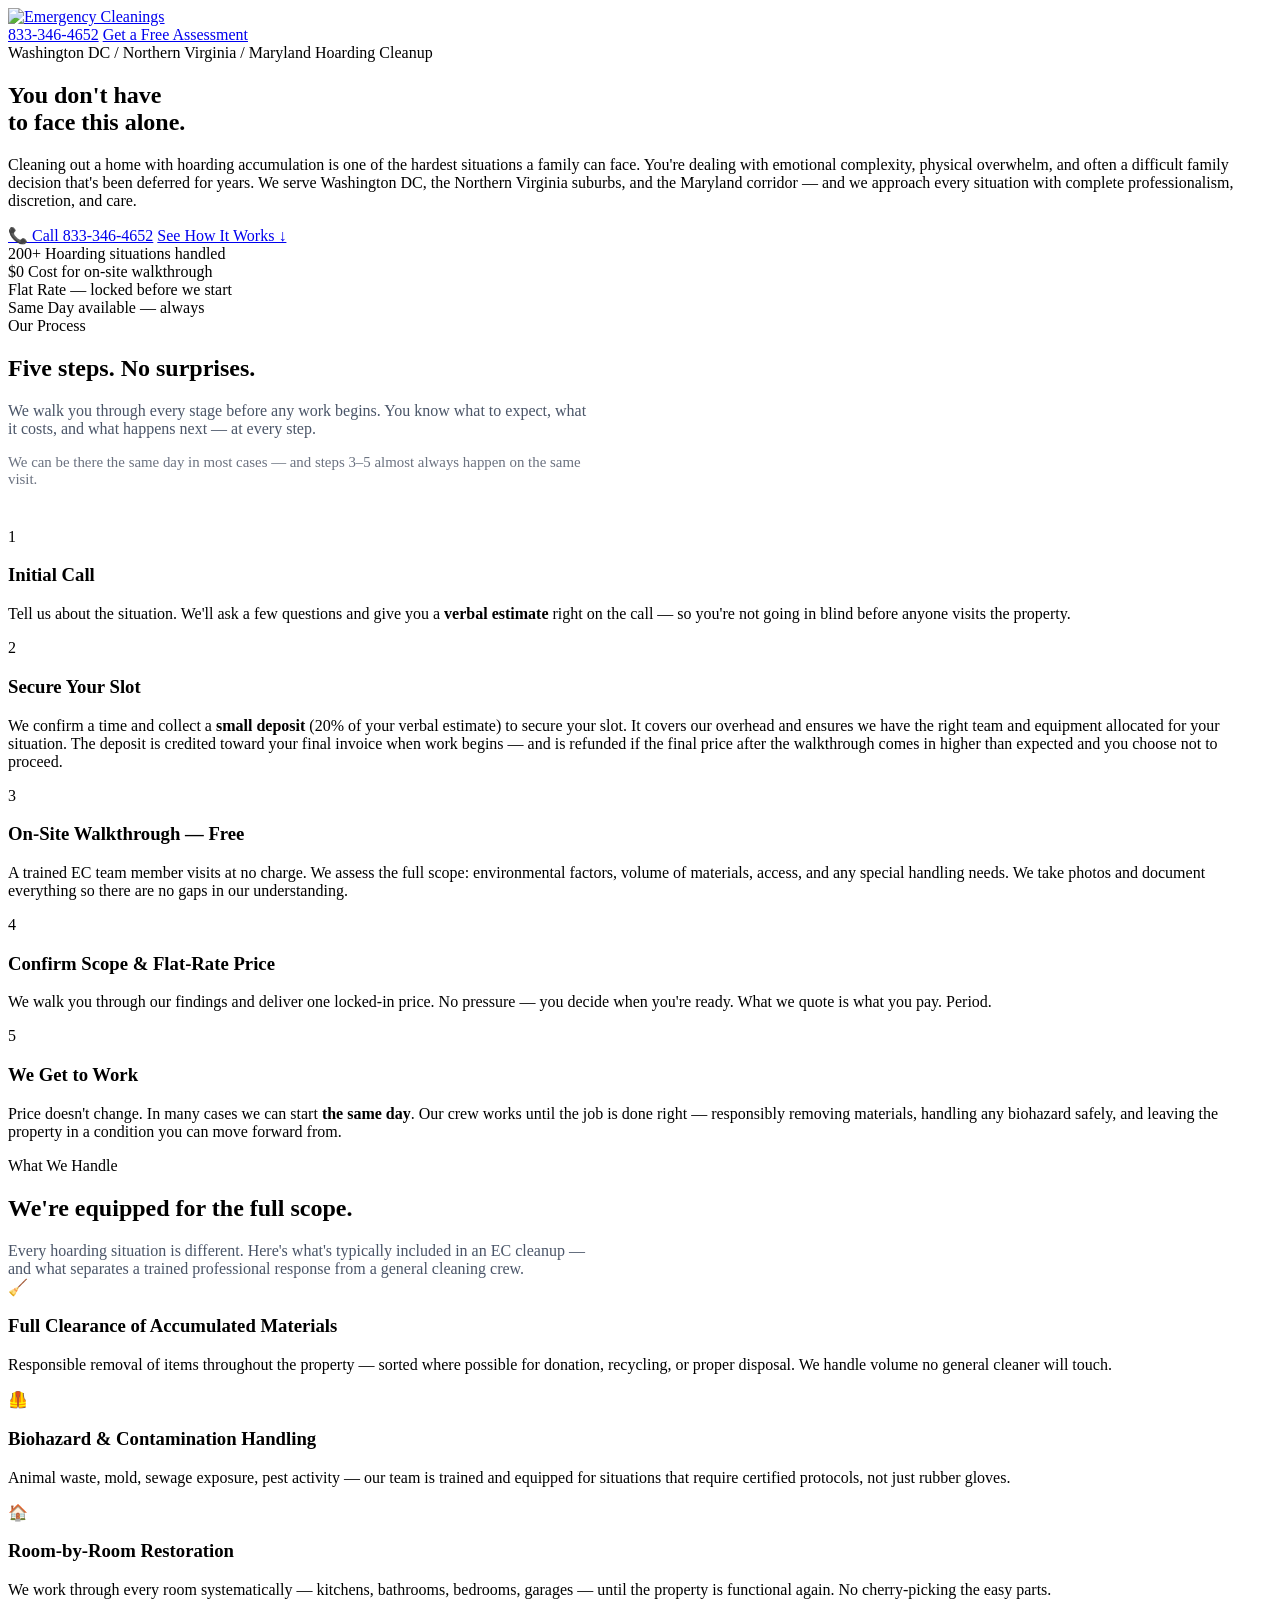
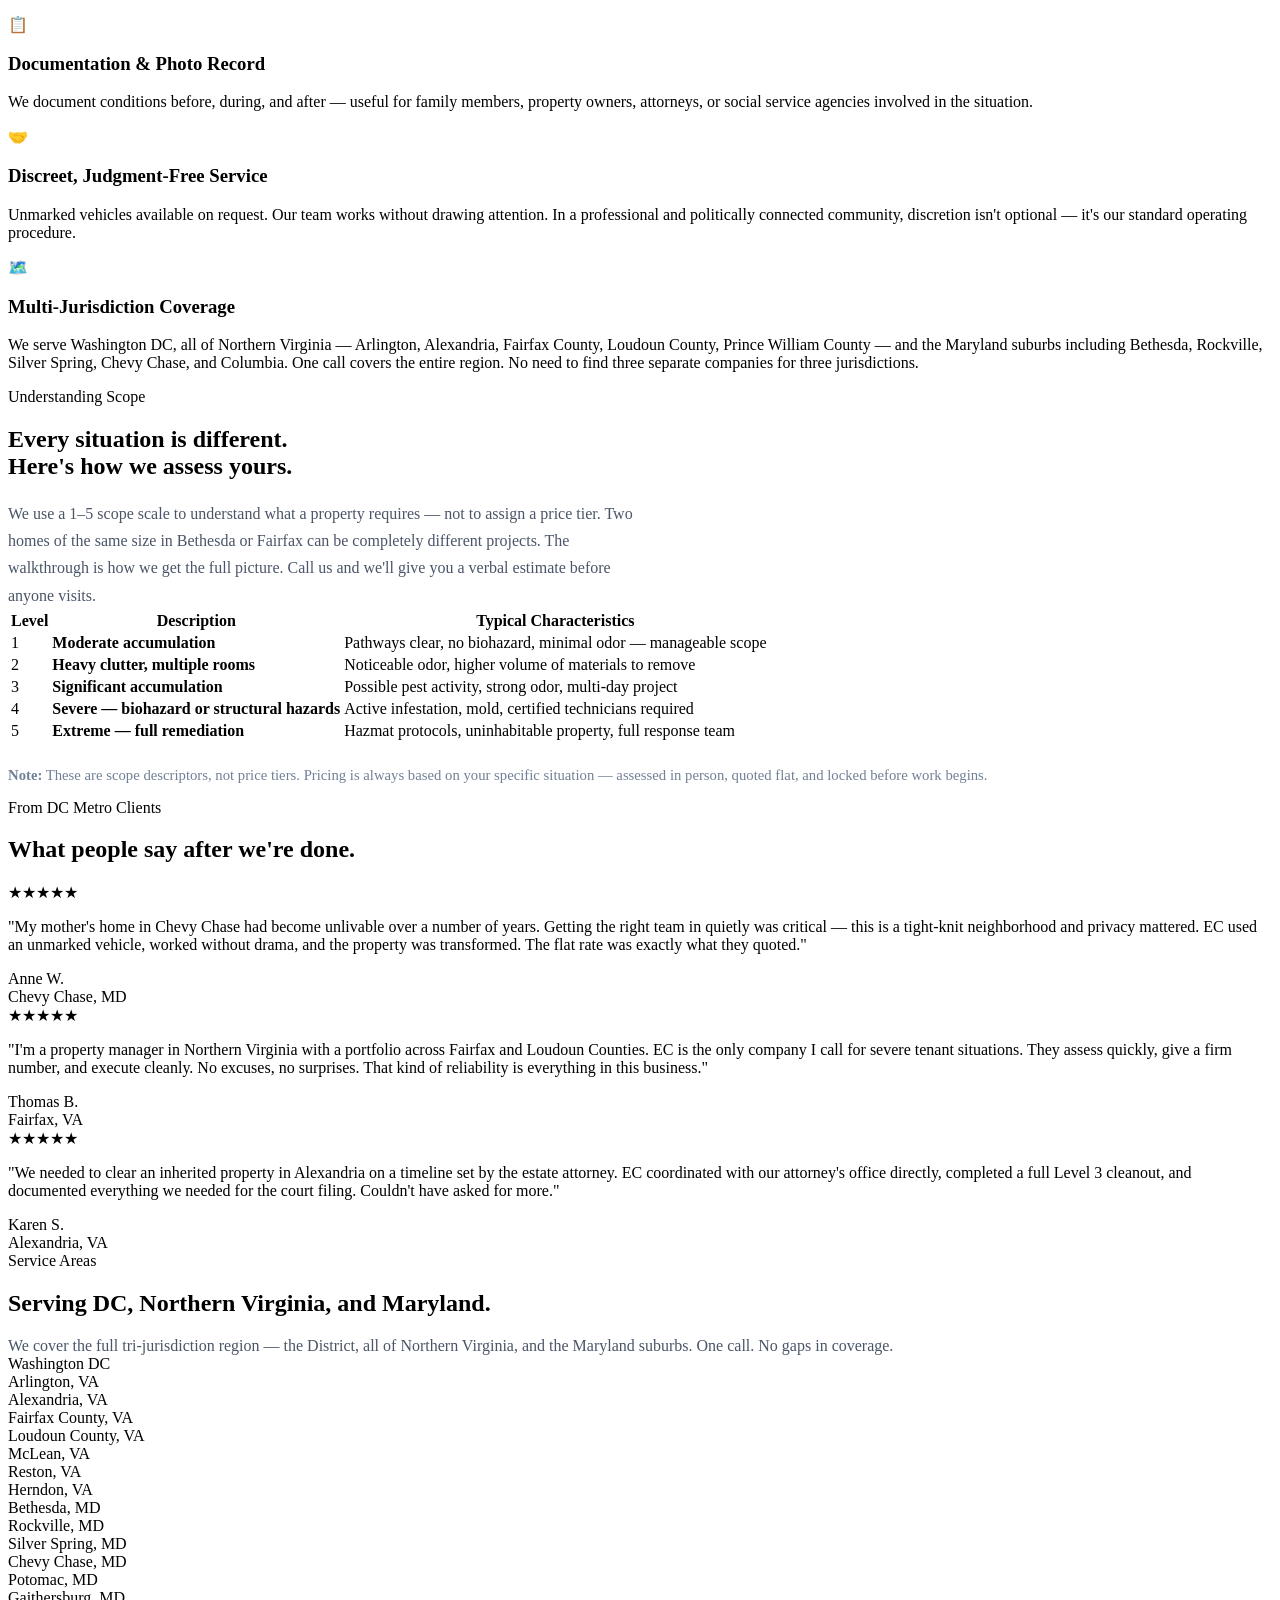
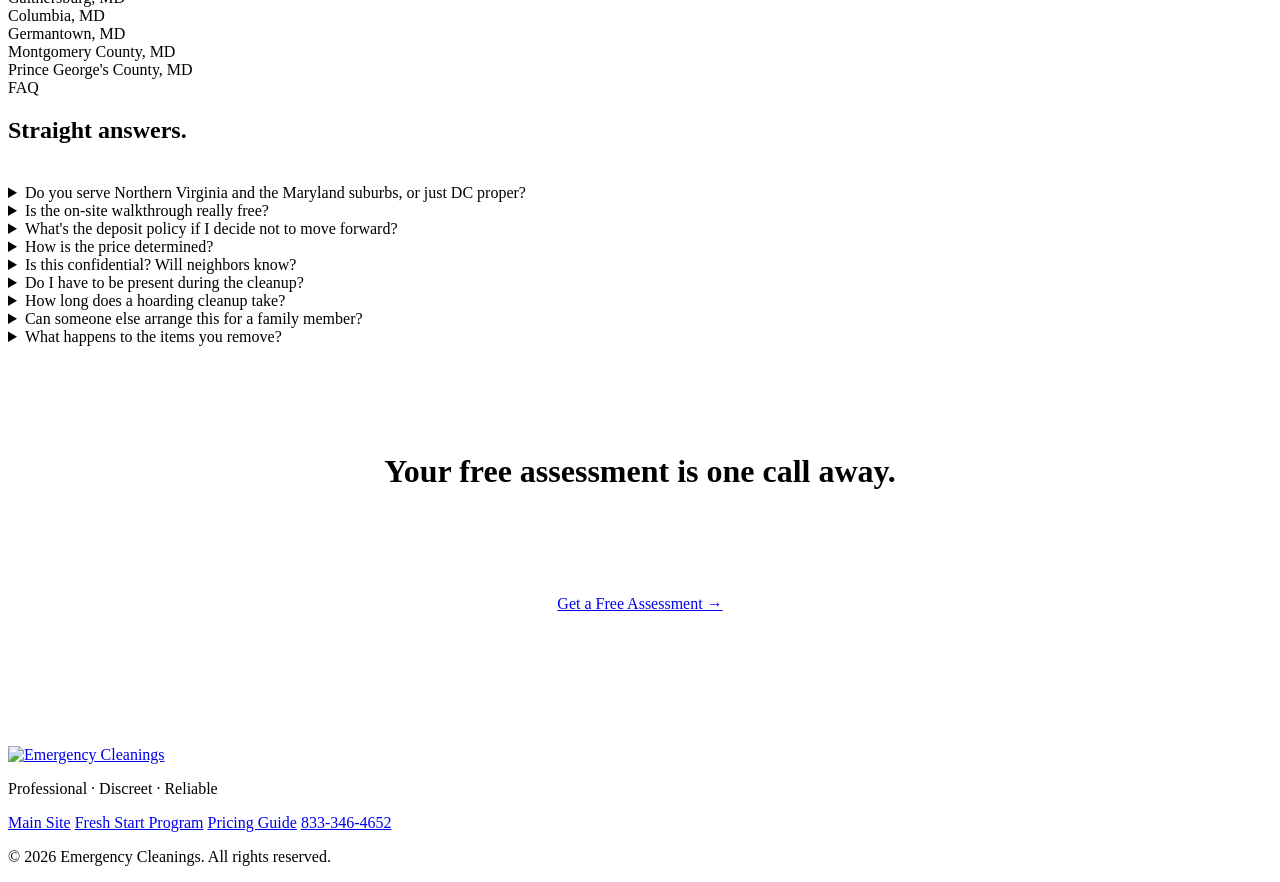
==== dc-hoarding-cleanup/index.html @ e62d682f "Add DC hoarding cleanup landing page" ====
<!DOCTYPE html>
<html lang="en">
<head>
  <meta charset="UTF-8" />
  <meta name="viewport" content="width=device-width, initial-scale=1.0" />
  <title>Washington DC Hoarding Cleanup — Emergency Cleanings</title>
  <meta name="description" content="Professional hoarding cleanup serving Washington DC, Northern Virginia, and the Maryland suburbs. Discreet, flat-rate pricing, free on-site assessment. Serving Arlington, Bethesda, Fairfax, Loudoun County, and more." />
  <meta property="og:title" content="Washington DC Hoarding Cleanup — Emergency Cleanings" />
  <meta property="og:description" content="You don't have to face this alone. Trained hoarding cleanup specialists serving DC, Northern Virginia, and Maryland. Free assessment, flat-rate pricing." />
  <meta property="og:url" content="https://dc-hoarding.emergencycleanings.com/" />
  <link rel="preconnect" href="https://fonts.googleapis.com" />
  <link href="https://fonts.googleapis.com/css2?family=Inter:wght@400;600;700;800;900&display=swap" rel="stylesheet" />
  <link rel="stylesheet" href="/shared/styles.css" />

  <!-- Schema: LocalBusiness -->
  <script type="application/ld+json">
  {
    "@context": "https://schema.org",
    "@type": "LocalBusiness",
    "name": "Emergency Cleanings — Washington DC Metro",
    "url": "https://dc-hoarding.emergencycleanings.com/",
    "telephone": "833-346-4652",
    "description": "Professional hoarding cleanup services across Washington DC, Northern Virginia (Arlington, Fairfax, Loudoun), and Maryland (Bethesda, Rockville, Silver Spring, Chevy Chase).",
    "areaServed": [
      { "@type": "City", "name": "Washington" },
      { "@type": "AdministrativeArea", "name": "Arlington County" },
      { "@type": "AdministrativeArea", "name": "Fairfax County" },
      { "@type": "AdministrativeArea", "name": "Montgomery County" }
    ],
    "serviceType": "Hoarding Cleanup",
    "priceRange": "$$"
  }
  </script>
</head>
<body>

<!-- ============================
     NAV
     ============================ -->
<nav class="nav">
  <div class="container nav__inner">
    <a class="nav__logo" href="https://emergencycleanings.com">
      <img src="https://emergencycleanings.com/wp-content/uploads/2022/07/Final-logo-for-buyer-png.png" alt="Emergency Cleanings" />
    </a>
    <div class="nav__right">
      <a class="nav__phone" href="tel:8333464652">833-346-4652</a>
      <a class="btn btn--primary" href="tel:8333464652">Get a Free Assessment</a>
    </div>
  </div>
</nav>

<!-- ============================
     HERO
     ============================ -->
<section class="hero">
  <div class="container">
    <span class="eyebrow hero__label">Washington DC / Northern Virginia / Maryland Hoarding Cleanup</span>
    <h1>You don't have<br>to face this alone.</h1>
    <p class="hero__sub">
      Cleaning out a home with hoarding accumulation is one of the hardest situations a family can face.
      You're dealing with emotional complexity, physical overwhelm, and often a difficult family decision
      that's been deferred for years. We serve Washington DC, the Northern Virginia suburbs, and
      the Maryland corridor — and we approach every situation with complete professionalism,
      discretion, and care.
    </p>
    <div class="hero__ctas">
      <a class="btn btn--primary" href="tel:8333464652">📞 Call 833-346-4652</a>
      <a class="btn btn--secondary" href="#how-it-works">See How It Works ↓</a>
    </div>

    <!-- Stats bar -->
    <div class="stats-bar">
      <div class="stat">
        <span class="stat__num">200+</span>
        <span class="stat__label">Hoarding situations handled</span>
      </div>
      <div class="stat">
        <span class="stat__num">$0</span>
        <span class="stat__label">Cost for on-site walkthrough</span>
      </div>
      <div class="stat">
        <span class="stat__num">Flat</span>
        <span class="stat__label">Rate — locked before we start</span>
      </div>
      <div class="stat">
        <span class="stat__num">Same</span>
        <span class="stat__label">Day available — always</span>
      </div>
    </div>
  </div>
</section>

<!-- ============================
     HOW IT WORKS
     ============================ -->
<section class="section" id="how-it-works">
  <div class="container">
    <span class="eyebrow">Our Process</span>
    <h2>Five steps. No surprises.</h2>
    <p style="color:#4a5568; max-width:580px; margin: 12px 0 16px;">
      We walk you through every stage before any work begins.
      You know what to expect, what it costs, and what happens next — at every step.
    </p>
    <p style="color:#6b7280; font-size:0.93rem; max-width:580px; margin: 0 0 40px;">
      We can be there the same day in most cases — and steps 3–5 almost always happen on the same visit.
    </p>

    <div class="steps">
      <div class="step">
        <div class="step__num">1</div>
        <div class="step__body">
          <h3>Initial Call</h3>
          <p>
            Tell us about the situation. We'll ask a few questions and give you a <strong>verbal estimate</strong>
            right on the call — so you're not going in blind before anyone visits the property.
          </p>
        </div>
      </div>
      <div class="step">
        <div class="step__num">2</div>
        <div class="step__body">
          <h3>Secure Your Slot</h3>
          <p>
            We confirm a time and collect a <strong>small deposit</strong> (20% of your verbal estimate)
            to secure your slot. It covers our overhead and ensures we have the right team and equipment
            allocated for your situation. The deposit is credited toward your final invoice when work begins —
            and is refunded if the final price after the walkthrough comes in higher than expected
            and you choose not to proceed.
          </p>
        </div>
      </div>
      <div class="step">
        <div class="step__num">3</div>
        <div class="step__body">
          <h3>On-Site Walkthrough — Free</h3>
          <p>
            A trained EC team member visits at no charge. We assess the full scope:
            environmental factors, volume of materials, access, and any special handling needs.
            We take photos and document everything so there are no gaps in our understanding.
          </p>
        </div>
      </div>
      <div class="step">
        <div class="step__num">4</div>
        <div class="step__body">
          <h3>Confirm Scope &amp; Flat-Rate Price</h3>
          <p>
            We walk you through our findings and deliver one locked-in price.
            No pressure — you decide when you're ready. What we quote is what you pay. Period.
          </p>
        </div>
      </div>
      <div class="step">
        <div class="step__num">5</div>
        <div class="step__body">
          <h3>We Get to Work</h3>
          <p>
            Price doesn't change. In many cases we can start <strong>the same day</strong>.
            Our crew works until the job is done right — responsibly removing materials,
            handling any biohazard safely, and leaving the property in a condition
            you can move forward from.
          </p>
        </div>
      </div>
    </div>
  </div>
</section>

<!-- ============================
     WHAT'S INCLUDED
     ============================ -->
<section class="section section--light">
  <div class="container">
    <span class="eyebrow">What We Handle</span>
    <h2>We're equipped for the full scope.</h2>
    <p style="color:#4a5568; max-width:600px; margin: 12px 0 0;">
      Every hoarding situation is different. Here's what's typically included in an EC cleanup — and what
      separates a trained professional response from a general cleaning crew.
    </p>

    <div class="features">
      <div class="feature">
        <span class="feature__icon">🧹</span>
        <h3>Full Clearance of Accumulated Materials</h3>
        <p>
          Responsible removal of items throughout the property — sorted where possible for donation,
          recycling, or proper disposal. We handle volume no general cleaner will touch.
        </p>
      </div>
      <div class="feature">
        <span class="feature__icon">🦺</span>
        <h3>Biohazard &amp; Contamination Handling</h3>
        <p>
          Animal waste, mold, sewage exposure, pest activity — our team is trained and equipped
          for situations that require certified protocols, not just rubber gloves.
        </p>
      </div>
      <div class="feature">
        <span class="feature__icon">🏠</span>
        <h3>Room-by-Room Restoration</h3>
        <p>
          We work through every room systematically — kitchens, bathrooms, bedrooms, garages —
          until the property is functional again. No cherry-picking the easy parts.
        </p>
      </div>
      <div class="feature">
        <span class="feature__icon">📋</span>
        <h3>Documentation &amp; Photo Record</h3>
        <p>
          We document conditions before, during, and after — useful for family members,
          property owners, attorneys, or social service agencies involved in the situation.
        </p>
      </div>
      <div class="feature">
        <span class="feature__icon">🤝</span>
        <h3>Discreet, Judgment-Free Service</h3>
        <p>
          Unmarked vehicles available on request. Our team works without drawing attention.
          In a professional and politically connected community, discretion isn't optional —
          it's our standard operating procedure.
        </p>
      </div>
      <div class="feature">
        <span class="feature__icon">🗺️</span>
        <h3>Multi-Jurisdiction Coverage</h3>
        <p>
          We serve Washington DC, all of Northern Virginia — Arlington, Alexandria, Fairfax County,
          Loudoun County, Prince William County — and the Maryland suburbs including Bethesda,
          Rockville, Silver Spring, Chevy Chase, and Columbia. One call covers the entire region.
          No need to find three separate companies for three jurisdictions.
        </p>
      </div>
    </div>
  </div>
</section>

<!-- ============================
     SCOPE SCALE
     ============================ -->
<section class="section">
  <div class="container">
    <span class="eyebrow">Understanding Scope</span>
    <h2>Every situation is different.<br>Here's how we assess yours.</h2>
    <p style="color:#4a5568; max-width:640px; margin: 12px 0 0; line-height:1.7;">
      We use a 1–5 scope scale to understand what a property requires — not to assign a price tier.
      Two homes of the same size in Bethesda or Fairfax can be completely different projects.
      The walkthrough is how we get the full picture. Call us and we'll give you a verbal estimate
      before anyone visits.
    </p>

    <table class="scope-table">
      <thead>
        <tr>
          <th>Level</th>
          <th>Description</th>
          <th>Typical Characteristics</th>
        </tr>
      </thead>
      <tbody>
        <tr>
          <td><span class="scope-badge">1</span></td>
          <td><strong>Moderate accumulation</strong></td>
          <td>Pathways clear, no biohazard, minimal odor — manageable scope</td>
        </tr>
        <tr>
          <td><span class="scope-badge">2</span></td>
          <td><strong>Heavy clutter, multiple rooms</strong></td>
          <td>Noticeable odor, higher volume of materials to remove</td>
        </tr>
        <tr>
          <td><span class="scope-badge">3</span></td>
          <td><strong>Significant accumulation</strong></td>
          <td>Possible pest activity, strong odor, multi-day project</td>
        </tr>
        <tr>
          <td><span class="scope-badge">4</span></td>
          <td><strong>Severe — biohazard or structural hazards</strong></td>
          <td>Active infestation, mold, certified technicians required</td>
        </tr>
        <tr>
          <td><span class="scope-badge">5</span></td>
          <td><strong>Extreme — full remediation</strong></td>
          <td>Hazmat protocols, uninhabitable property, full response team</td>
        </tr>
      </tbody>
    </table>

    <p style="margin-top:24px; font-size:0.92rem; color:#718096;">
      <strong>Note:</strong> These are scope descriptors, not price tiers. Pricing is always based on your specific situation —
      assessed in person, quoted flat, and locked before work begins.
    </p>
  </div>
</section>

<!-- ============================
     TESTIMONIALS
     ============================ -->
<section class="section section--dark">
  <div class="container">
    <span class="eyebrow">From DC Metro Clients</span>
    <h2 style="color:var(--white);">What people say after we're done.</h2>

    <div class="testimonials">
      <div class="testimonial">
        <div class="testimonial__stars">★★★★★</div>
        <p class="testimonial__text">
          "My mother's home in Chevy Chase had become unlivable over a number of years.
          Getting the right team in quietly was critical — this is a tight-knit neighborhood
          and privacy mattered. EC used an unmarked vehicle, worked without drama,
          and the property was transformed. The flat rate was exactly what they quoted."
        </p>
        <div class="testimonial__name">Anne W.</div>
        <div class="testimonial__loc">Chevy Chase, MD</div>
      </div>
      <div class="testimonial">
        <div class="testimonial__stars">★★★★★</div>
        <p class="testimonial__text">
          "I'm a property manager in Northern Virginia with a portfolio across Fairfax and
          Loudoun Counties. EC is the only company I call for severe tenant situations.
          They assess quickly, give a firm number, and execute cleanly. No excuses, no surprises.
          That kind of reliability is everything in this business."
        </p>
        <div class="testimonial__name">Thomas B.</div>
        <div class="testimonial__loc">Fairfax, VA</div>
      </div>
      <div class="testimonial">
        <div class="testimonial__stars">★★★★★</div>
        <p class="testimonial__text">
          "We needed to clear an inherited property in Alexandria on a timeline set by the
          estate attorney. EC coordinated with our attorney's office directly, completed
          a full Level 3 cleanout, and documented everything we needed for the court filing.
          Couldn't have asked for more."
        </p>
        <div class="testimonial__name">Karen S.</div>
        <div class="testimonial__loc">Alexandria, VA</div>
      </div>
    </div>
  </div>
</section>

<!-- ============================
     SERVICE AREAS
     ============================ -->
<section class="section section--light">
  <div class="container">
    <span class="eyebrow">Service Areas</span>
    <h2>Serving DC, Northern Virginia, and Maryland.</h2>
    <p style="color:#4a5568; margin: 12px 0 0;">
      We cover the full tri-jurisdiction region — the District, all of Northern Virginia,
      and the Maryland suburbs. One call. No gaps in coverage.
    </p>

    <div class="cities-grid">
      <div class="city-pill">Washington DC</div>
      <div class="city-pill">Arlington, VA</div>
      <div class="city-pill">Alexandria, VA</div>
      <div class="city-pill">Fairfax County, VA</div>
      <div class="city-pill">Loudoun County, VA</div>
      <div class="city-pill">McLean, VA</div>
      <div class="city-pill">Reston, VA</div>
      <div class="city-pill">Herndon, VA</div>
      <div class="city-pill">Bethesda, MD</div>
      <div class="city-pill">Rockville, MD</div>
      <div class="city-pill">Silver Spring, MD</div>
      <div class="city-pill">Chevy Chase, MD</div>
      <div class="city-pill">Potomac, MD</div>
      <div class="city-pill">Gaithersburg, MD</div>
      <div class="city-pill">Columbia, MD</div>
      <div class="city-pill">Germantown, MD</div>
      <div class="city-pill">Montgomery County, MD</div>
      <div class="city-pill">Prince George's County, MD</div>
    </div>
  </div>
</section>

<!-- ============================
     FAQ
     ============================ -->
<section class="section">
  <div class="container">
    <span class="eyebrow">FAQ</span>
    <h2>Straight answers.</h2>

    <div class="faq" style="margin-top:40px;">
      <details class="faq-item">
        <summary>Do you serve Northern Virginia and the Maryland suburbs, or just DC proper?</summary>
        <p>We cover the entire tri-jurisdiction region — Washington DC, all of Northern Virginia (Arlington, Alexandria, Fairfax County, Loudoun County, Prince William County), and the Maryland suburbs (Bethesda, Rockville, Silver Spring, Chevy Chase, Potomac, Gaithersburg, Columbia). You don't need to search for separate companies on each side of the state line. One call covers the whole area.</p>
      </details>
      <details class="faq-item">
        <summary>Is the on-site walkthrough really free?</summary>
        <p>Yes, completely. We don't charge for travel, time, or the walkthrough itself. You get a full assessment and a flat-rate quote at no cost. To secure your calendar slot before the walkthrough, we collect a small deposit after your initial call — it's credited in full toward your final invoice when work begins.</p>
      </details>
      <details class="faq-item">
        <summary>What's the deposit policy if I decide not to move forward?</summary>
        <p>A small deposit (20% of your verbal estimate) is collected when you schedule your walkthrough. The deposit is refunded if the final price after the walkthrough comes in higher than the range we discussed and you choose not to proceed. It is non-refundable if you cancel before we arrive, or if the final price falls within the quoted range and you decide not to proceed — it covers the resources we allocated for your project. Refunds take 5–7 business days and are returned to your card.</p>
      </details>
      <details class="faq-item">
        <summary>How is the price determined?</summary>
        <p>We don't bill by the hour and we don't publish a price menu — because every situation is genuinely different. Pricing is based on five factors: environmental risk, disposal and hauling volume, distance and access, labor and scope, and supplies and equipment. We scope your project in person, then give you one flat rate that doesn't change.</p>
      </details>
      <details class="faq-item">
        <summary>Is this confidential? Will neighbors know?</summary>
        <p>Completely. Unmarked vehicles are available on request. Our crew works professionally and without drawing attention. This is a high priority for many of our DC-area clients — we treat discretion as a non-negotiable standard, not an afterthought.</p>
      </details>
      <details class="faq-item">
        <summary>Do I have to be present during the cleanup?</summary>
        <p>Not necessarily. Many clients prefer not to be on-site for the full project — that's completely fine. We'll coordinate access, keep you updated, and walk you through the finished space when we're done.</p>
      </details>
      <details class="faq-item">
        <summary>How long does a hoarding cleanup take?</summary>
        <p>It depends on the scope. A Level 1 or 2 situation may be completed in a day. Levels 3–5 are typically multi-day projects. We'll give you an honest timeline estimate during the walkthrough — and we work until the job is done right, not just until the day runs out.</p>
      </details>
      <details class="faq-item">
        <summary>Can someone else arrange this for a family member?</summary>
        <p>Yes. Family members, estate executors, social workers, property managers, and attorneys arrange cleanups on behalf of others regularly. Call us and we'll walk through the situation together.</p>
      </details>
      <details class="faq-item">
        <summary>What happens to the items you remove?</summary>
        <p>We sort where possible — items that can be donated go to donation, recyclables are handled responsibly. What can't be reused is disposed of through proper channels. We document the process and handle everything with respect for the property and the people involved.</p>
      </details>
    </div>
  </div>
</section>

<!-- ============================
     FINAL CTA
     ============================ -->
<section class="cta-section">
  <div class="container" style="text-align:center; padding: 80px 20px;">
    <h2 style="color:var(--white); font-size:2rem; margin-bottom:16px;">Your free assessment is one call away.</h2>
    <p style="color:rgba(255,255,255,0.8); max-width:500px; margin:0 auto 32px; font-size:1.05rem; line-height:1.7;">
      No pressure. No commitment. Just an honest conversation about your situation
      and what it will actually take to resolve it.
    </p>
    <a class="btn btn--white" href="tel:8333464652">Get a Free Assessment →</a>
    <p style="color:rgba(255,255,255,0.6); margin-top:20px; font-size:0.95rem;">
      Call us directly: <a href="tel:8333464652" style="color:white; font-weight:600;">833-346-4652</a>
    </p>
  </div>
</section>

<!-- ============================
     FOOTER
     ============================ -->
<footer class="footer">
  <div class="container footer__inner">
    <a href="https://emergencycleanings.com">
      <img src="https://emergencycleanings.com/wp-content/uploads/2022/07/Final-logo-for-buyer-png.png" alt="Emergency Cleanings" style="height:36px;" />
    </a>
    <p class="footer__tagline">Professional · Discreet · Reliable</p>
    <nav class="footer__nav">
      <a href="https://emergencycleanings.com">Main Site</a>
      <a href="https://emergencycleanings.com/fresh-start/">Fresh Start Program</a>
      <a href="https://pricing.emergencycleanings.com/">Pricing Guide</a>
      <a href="tel:8333464652">833-346-4652</a>
    </nav>
    <p class="footer__copy">© 2026 Emergency Cleanings. All rights reserved.</p>
  </div>
</footer>

</body>
</html>
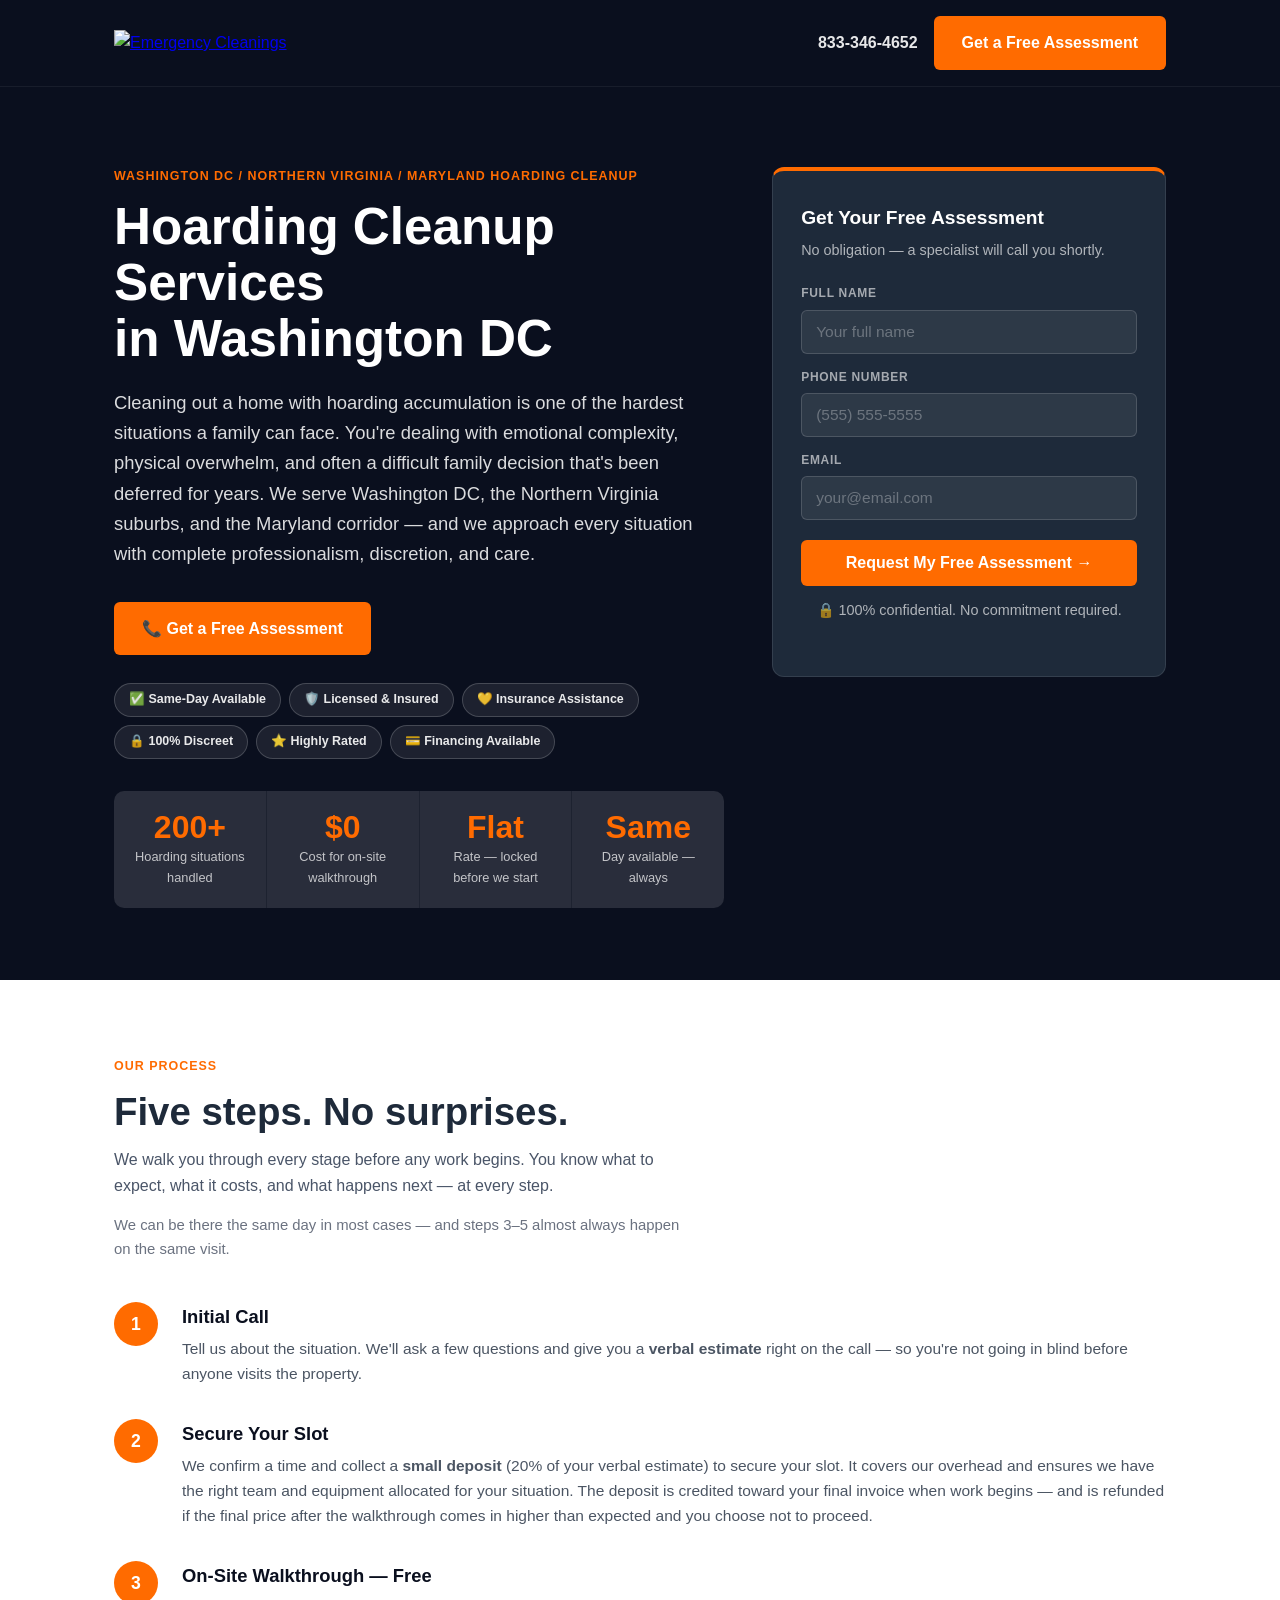
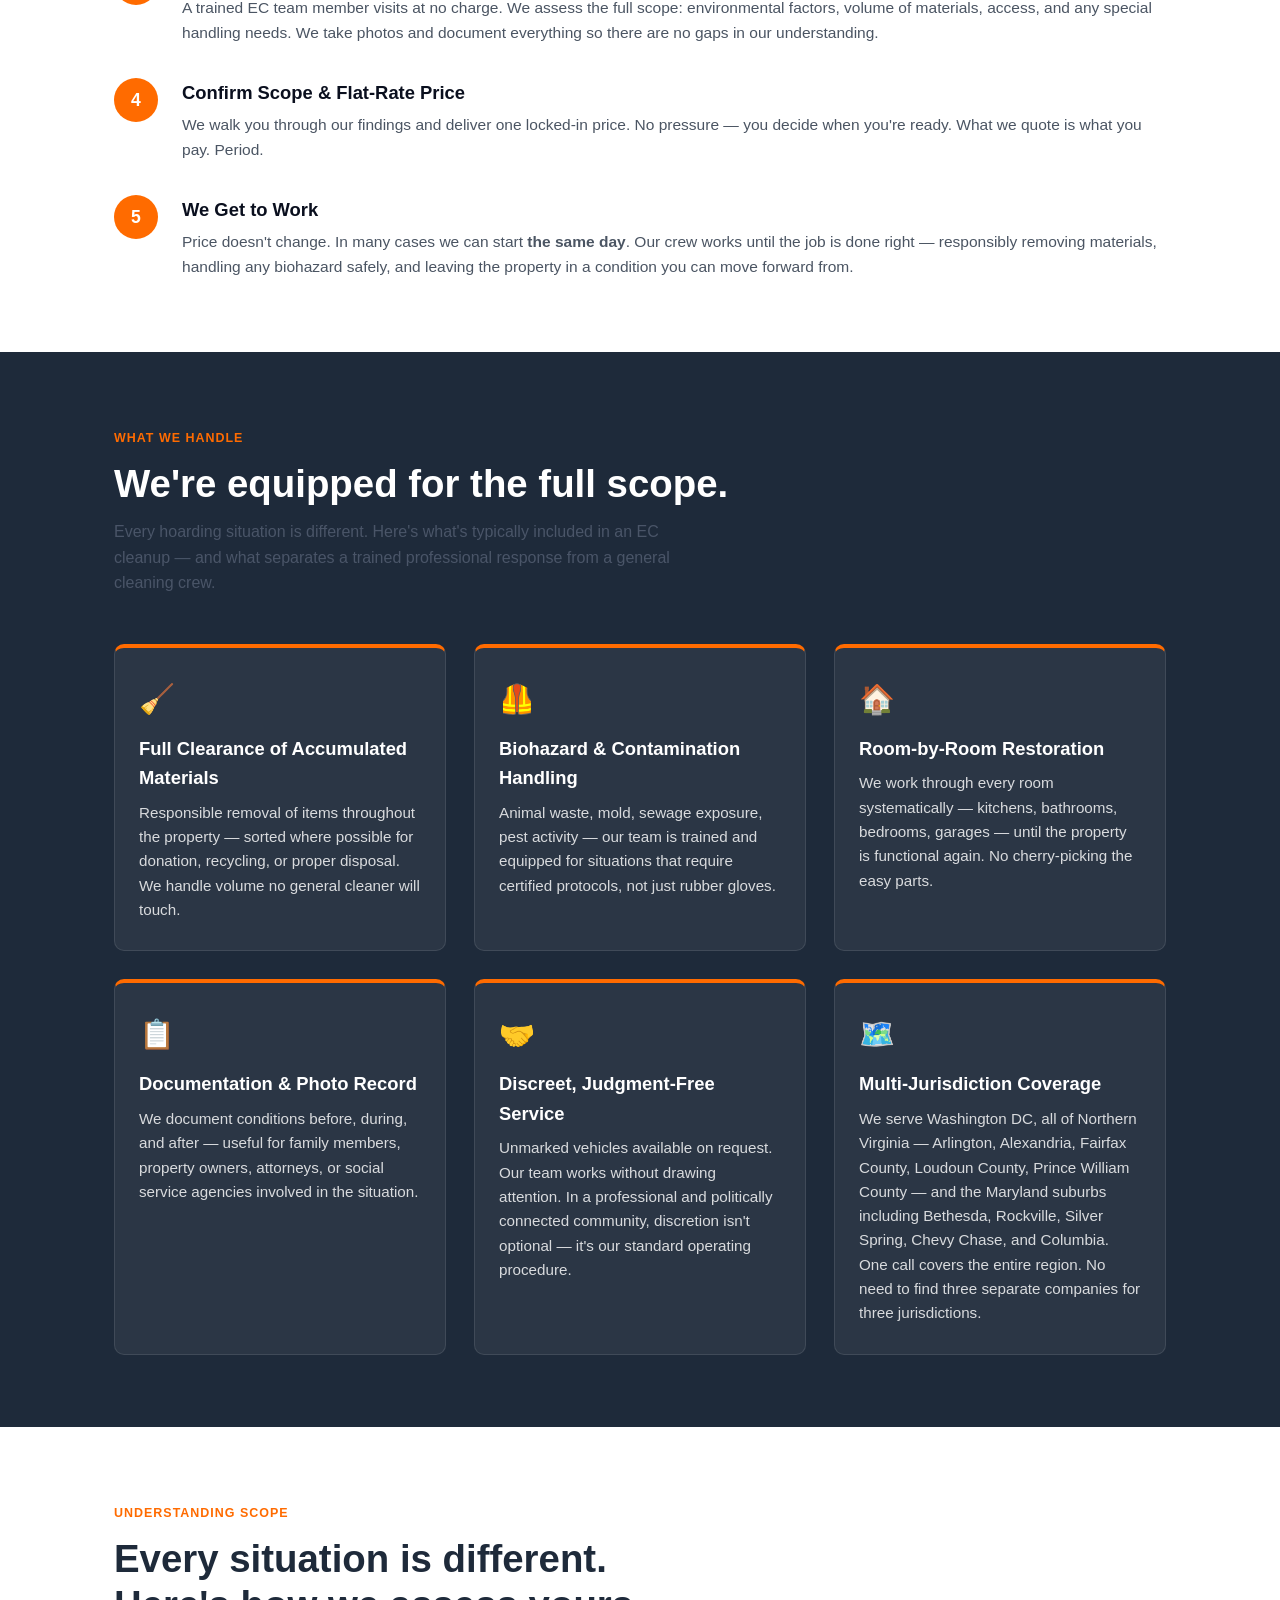
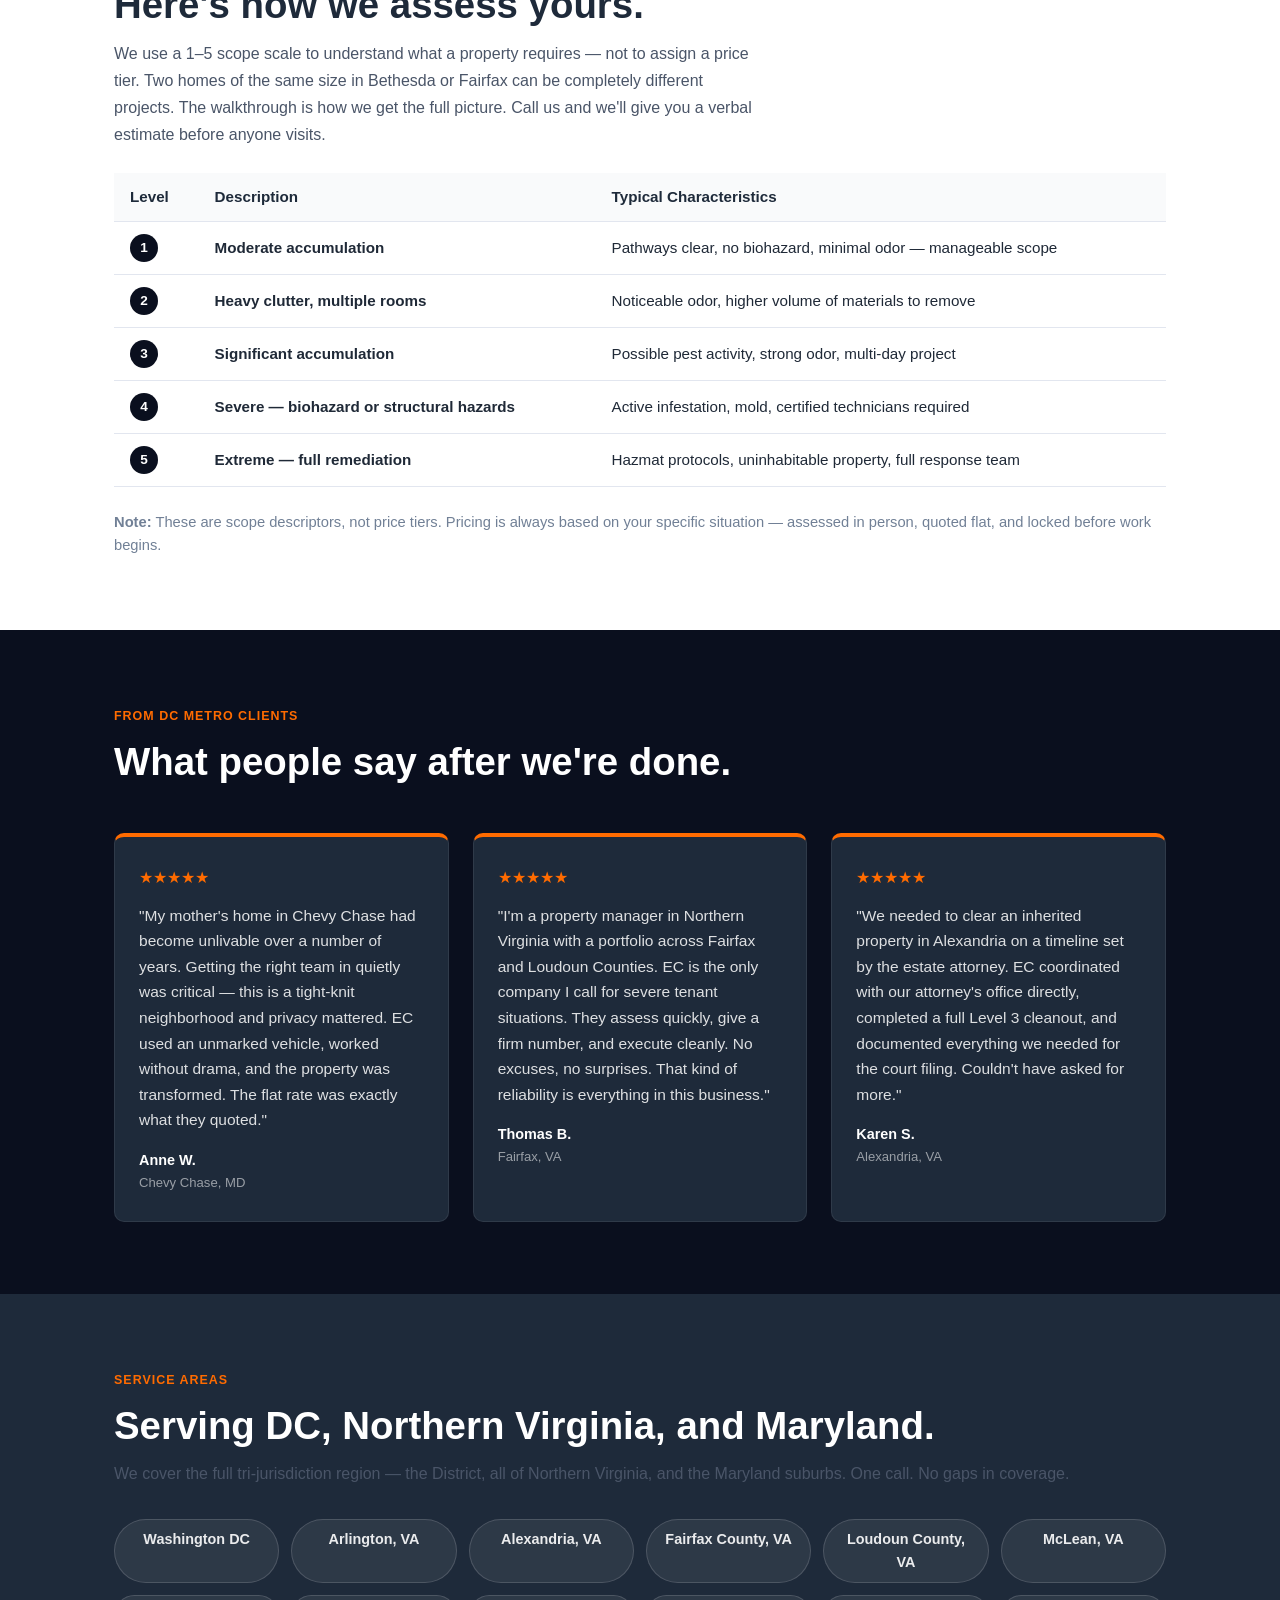
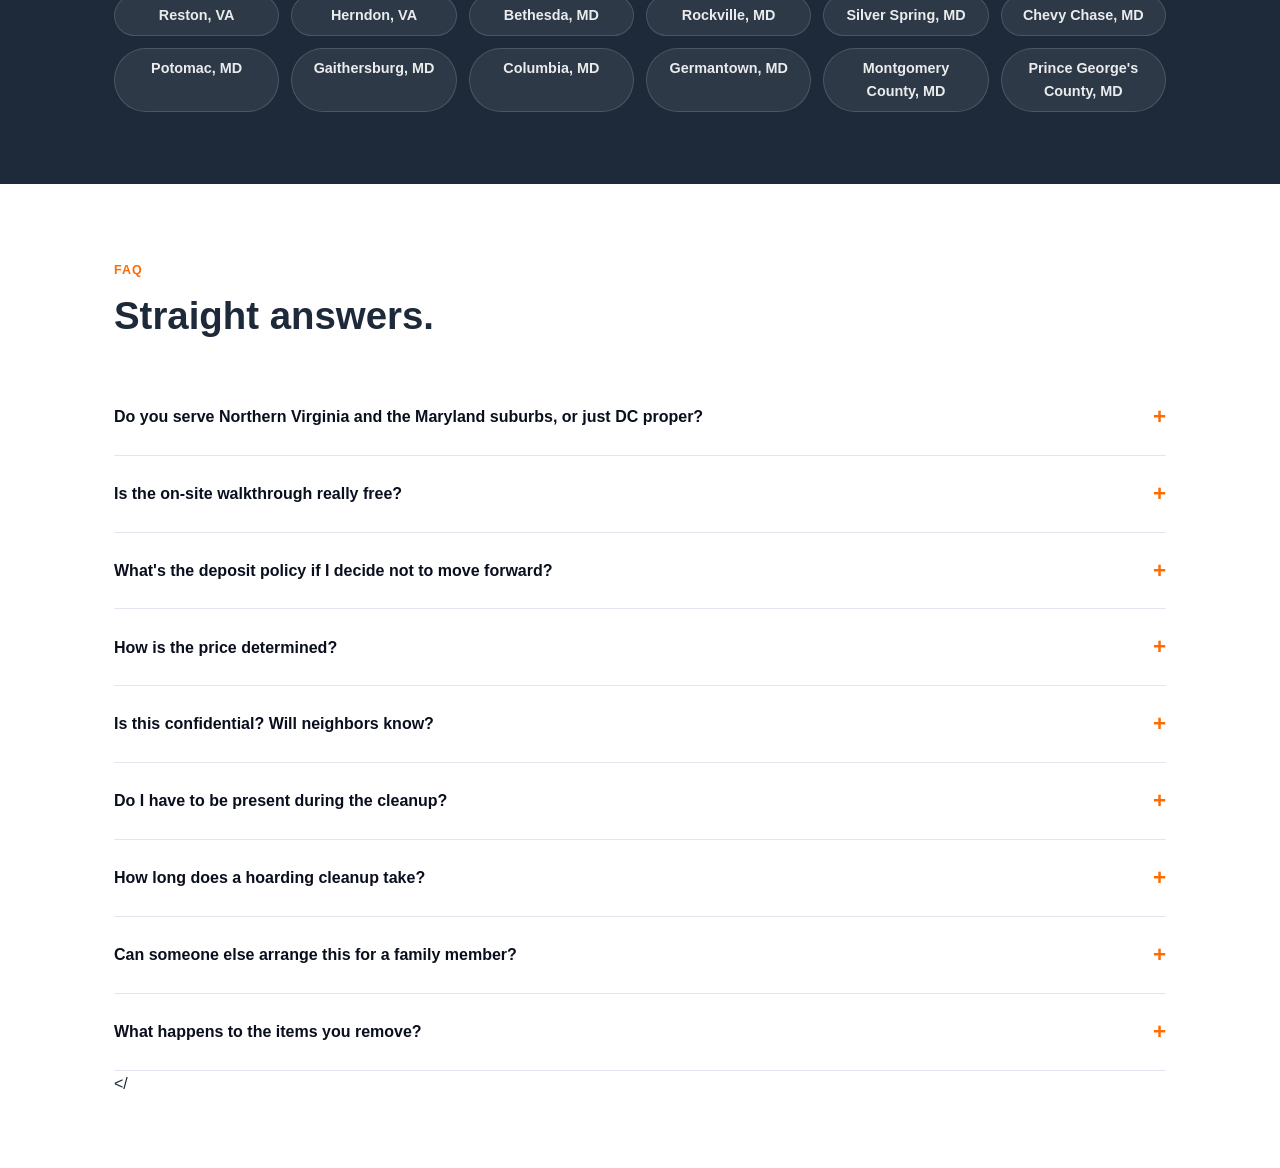
==== commit f7fc2229: "Update DC: two-column hero layout, badge pills, form card" ====
--- a/dc-hoarding-cleanup/index.html
+++ b/dc-hoarding-cleanup/index.html
@@ -54,39 +54,76 @@
      ============================ -->
 <section class="hero">
   <div class="container">
-    <span class="eyebrow hero__label">Washington DC / Northern Virginia / Maryland Hoarding Cleanup</span>
-    <h1>You don't have<br>to face this alone.</h1>
-    <p class="hero__sub">
-      Cleaning out a home with hoarding accumulation is one of the hardest situations a family can face.
-      You're dealing with emotional complexity, physical overwhelm, and often a difficult family decision
-      that's been deferred for years. We serve Washington DC, the Northern Virginia suburbs, and
-      the Maryland corridor — and we approach every situation with complete professionalism,
-      discretion, and care.
-    </p>
-    <div class="hero__ctas">
-      <a class="btn btn--primary" href="tel:8333464652">📞 Call 833-346-4652</a>
-      <a class="btn btn--secondary" href="#how-it-works">See How It Works ↓</a>
-    </div>
-
-    <!-- Stats bar -->
-    <div class="stats-bar">
-      <div class="stat">
-        <span class="stat__num">200+</span>
-        <span class="stat__label">Hoarding situations handled</span>
-      </div>
-      <div class="stat">
-        <span class="stat__num">$0</span>
-        <span class="stat__label">Cost for on-site walkthrough</span>
-      </div>
-      <div class="stat">
-        <span class="stat__num">Flat</span>
-        <span class="stat__label">Rate — locked before we start</span>
-      </div>
-      <div class="stat">
-        <span class="stat__num">Same</span>
-        <span class="stat__label">Day available — always</span>
-      </div>
-    </div>
+    <div class="hero__grid">
+
+      <!-- LEFT: Content -->
+      <div class="hero__left">
+        <span class="eyebrow hero__label">Washington DC / Northern Virginia / Maryland Hoarding Cleanup</span>
+        <h1>Hoarding Cleanup Services<br>in Washington DC</h1>
+        <p class="hero__sub">
+          Cleaning out a home with hoarding accumulation is one of the hardest situations a family can face.
+          You're dealing with emotional complexity, physical overwhelm, and often a difficult family decision
+          that's been deferred for years. We serve Washington DC, the Northern Virginia suburbs, and
+          the Maryland corridor — and we approach every situation with complete professionalism,
+          discretion, and care.
+        </p>
+        <a class="btn btn--primary" href="tel:8333464652">📞 Get a Free Assessment</a>
+
+        <div class="badge-pills">
+          <span class="badge">✅ Same-Day Available</span>
+          <span class="badge">🛡️ Licensed &amp; Insured</span>
+          <span class="badge">💛 Insurance Assistance</span>
+          <span class="badge">🔒 100% Discreet</span>
+          <span class="badge">⭐ Highly Rated</span>
+          <span class="badge">💳 Financing Available</span>
+        </div>
+
+        <!-- Stats bar -->
+        <div class="stats-bar">
+          <div class="stat">
+            <span class="stat__num">200+</span>
+            <span class="stat__label">Hoarding situations handled</span>
+          </div>
+          <div class="stat">
+            <span class="stat__num">$0</span>
+            <span class="stat__label">Cost for on-site walkthrough</span>
+          </div>
+          <div class="stat">
+            <span class="stat__num">Flat</span>
+            <span class="stat__label">Rate — locked before we start</span>
+          </div>
+          <div class="stat">
+            <span class="stat__num">Same</span>
+            <span class="stat__label">Day available — always</span>
+          </div>
+        </div>
+      </div><!-- /.hero__left -->
+
+      <!-- RIGHT: Contact Form -->
+      <div class="hero__right">
+        <div class="form-card">
+          <h3>Get Your Free Assessment</h3>
+          <p>No obligation — a specialist will call you shortly.</p>
+          <form onsubmit="window.location.href='tel:8333464652'; return false;">
+            <div class="form-field">
+              <label for="name-dc">Full Name</label>
+              <input type="text" id="name-dc" name="name" placeholder="Your full name" required />
+            </div>
+            <div class="form-field">
+              <label for="phone-dc">Phone Number</label>
+              <input type="tel" id="phone-dc" name="phone" placeholder="(555) 555-5555" required />
+            </div>
+            <div class="form-field">
+              <label for="email-dc">Email</label>
+              <input type="email" id="email-dc" name="email" placeholder="your@email.com" />
+            </div>
+            <button class="btn btn--primary btn--full" type="submit">Request My Free Assessment →</button>
+          </form>
+          <p class="form-card__note">🔒 100% confidential. No commitment required.</p>
+        </div>
+      </div><!-- /.hero__right -->
+
+    </div><!-- /.hero__grid -->
   </div>
 </section>
 
@@ -419,44 +456,4 @@
         <p>We sort where possible — items that can be donated go to donation, recyclables are handled responsibly. What can't be reused is disposed of through proper channels. We document the process and handle everything with respect for the property and the people involved.</p>
       </details>
     </div>
-  </div>
-</section>
-
-<!-- ============================
-     FINAL CTA
-     ============================ -->
-<section class="cta-section">
-  <div class="container" style="text-align:center; padding: 80px 20px;">
-    <h2 style="color:var(--white); font-size:2rem; margin-bottom:16px;">Your free assessment is one call away.</h2>
-    <p style="color:rgba(255,255,255,0.8); max-width:500px; margin:0 auto 32px; font-size:1.05rem; line-height:1.7;">
-      No pressure. No commitment. Just an honest conversation about your situation
-      and what it will actually take to resolve it.
-    </p>
-    <a class="btn btn--white" href="tel:8333464652">Get a Free Assessment →</a>
-    <p style="color:rgba(255,255,255,0.6); margin-top:20px; font-size:0.95rem;">
-      Call us directly: <a href="tel:8333464652" style="color:white; font-weight:600;">833-346-4652</a>
-    </p>
-  </div>
-</section>
-
-<!-- ============================
-     FOOTER
-     ============================ -->
-<footer class="footer">
-  <div class="container footer__inner">
-    <a href="https://emergencycleanings.com">
-      <img src="https://emergencycleanings.com/wp-content/uploads/2022/07/Final-logo-for-buyer-png.png" alt="Emergency Cleanings" style="height:36px;" />
-    </a>
-    <p class="footer__tagline">Professional · Discreet · Reliable</p>
-    <nav class="footer__nav">
-      <a href="https://emergencycleanings.com">Main Site</a>
-      <a href="https://emergencycleanings.com/fresh-start/">Fresh Start Program</a>
-      <a href="https://pricing.emergencycleanings.com/">Pricing Guide</a>
-      <a href="tel:8333464652">833-346-4652</a>
-    </nav>
-    <p class="footer__copy">© 2026 Emergency Cleanings. All rights reserved.</p>
-  </div>
-</footer>
-
-</body>
-</html>
+  </
--- a/shared/styles.css
+++ b/shared/styles.css
@@ -0,0 +1,461 @@
+/* ============================================================
+   Emergency Cleanings — Shared Brand Styles
+   Color palette: Deep Navy + Emergency Orange (production variant)
+   Updated: May 2026 — A/B variant B
+   ============================================================ */
+
+:root {
+  --navy-dark:   #0A0F1E;                /* primary — hero, nav, footer, CTA section */
+  --slate:       #1E2A3A;                /* secondary — cards, light-section bg */
+  --body-text:   #1f2937;                /* body copy on white sections */
+  --orange:      #FF6B00;                /* all CTAs, accents, icons */
+  --orange-hover:#e66000;                /* button hover state */
+  --white:       #ffffff;
+  --light-bg:    #f9fafb;                /* white-section subtle tint */
+  --border:      #e2e6ef;
+  --footer-bg:   #0A0F1E;
+}
+
+*, *::before, *::after { box-sizing: border-box; margin: 0; padding: 0; }
+
+html { scroll-behavior: smooth; }
+
+body {
+  font-family: 'Inter', sans-serif;
+  font-size: 16px;
+  color: var(--body-text);
+  background: var(--white);
+  line-height: 1.6;
+}
+
+/* ---- Typography ---- */
+h1 { font-size: clamp(2rem, 5vw, 3.2rem); font-weight: 900; line-height: 1.1; }
+h2 { font-size: clamp(1.6rem, 3.5vw, 2.4rem); font-weight: 800; color: var(--slate); line-height: 1.2; }
+h3 { font-size: 1.15rem; font-weight: 700; color: var(--navy-dark); }
+p  { font-size: 1rem; font-weight: 400; }
+
+/* ---- Utility ---- */
+.container { max-width: 1100px; margin: 0 auto; padding: 0 24px; }
+.section    { padding: 72px 0; }
+
+/* Dark section — Deep Navy */
+.section--dark {
+  background: var(--navy-dark);
+  color: var(--white);
+}
+.section--dark h2 { color: var(--white); }
+
+/* Light section — Muted Slate (secondary sections) */
+.section--light {
+  background: var(--slate);
+  color: var(--white);
+}
+.section--light h2 { color: var(--white); }
+.section--light p  { color: rgba(255,255,255,0.85); }
+.section--light .eyebrow { color: var(--orange); }
+
+/* Eyebrow — orange on dark, slate-blue on white */
+.eyebrow {
+  display: inline-block;
+  font-size: 0.78rem;
+  font-weight: 700;
+  letter-spacing: 0.08em;
+  text-transform: uppercase;
+  color: var(--orange);
+  margin-bottom: 12px;
+}
+
+/* ---- Buttons ---- */
+.btn {
+  display: inline-flex;
+  align-items: center;
+  gap: 8px;
+  padding: 14px 28px;
+  border-radius: 6px;
+  font-size: 1rem;
+  font-weight: 700;
+  text-decoration: none;
+  transition: background 0.15s ease, transform 0.15s ease;
+  cursor: pointer;
+  border: none;
+}
+.btn:hover { transform: translateY(-1px); }
+
+/* Primary CTA — Emergency Orange */
+.btn--primary {
+  background: var(--orange);
+  color: var(--white);
+}
+.btn--primary:hover { background: var(--orange-hover); }
+
+/* Secondary CTA — white outline */
+.btn--secondary {
+  background: transparent;
+  color: var(--white);
+  border: 2px solid rgba(255,255,255,0.5);
+}
+.btn--secondary:hover { border-color: var(--white); }
+
+/* Outline — for use on white sections */
+.btn--outline {
+  background: transparent;
+  color: var(--orange);
+  border: 2px solid var(--orange);
+}
+.btn--outline:hover { background: var(--orange); color: var(--white); }
+
+/* ---- Nav ---- */
+.nav {
+  background: var(--navy-dark);
+  padding: 16px 0;
+  position: sticky;
+  top: 0;
+  z-index: 100;
+  border-bottom: 1px solid rgba(255,255,255,0.06);
+}
+.nav__inner {
+  display: flex;
+  align-items: center;
+  justify-content: space-between;
+  gap: 16px;
+}
+.nav__logo img { height: 44px; }
+.nav__right { display: flex; align-items: center; gap: 16px; }
+.nav__phone {
+  color: rgba(255,255,255,0.9);
+  text-decoration: none;
+  font-weight: 600;
+  font-size: 1rem;
+}
+.nav__phone:hover { color: var(--orange); }
+
+/* ---- Hero ---- */
+.hero {
+  background: var(--navy-dark);
+  color: var(--white);
+  padding: 80px 0 72px;
+}
+.hero__label { color: var(--orange); }
+.hero h1 { color: var(--white); margin-bottom: 20px; }
+.hero__sub {
+  font-size: 1.15rem;
+  color: rgba(255,255,255,0.85);
+  max-width: 600px;
+  margin-bottom: 36px;
+  line-height: 1.65;
+}
+.hero__ctas { display: flex; flex-wrap: wrap; gap: 14px; margin-bottom: 56px; }
+
+/* ---- Stats bar ---- */
+.stats-bar {
+  display: grid;
+  grid-template-columns: repeat(auto-fit, minmax(140px, 1fr));
+  gap: 1px;
+  background: rgba(255,255,255,0.08);
+  border-radius: 10px;
+  overflow: hidden;
+}
+.stat {
+  background: rgba(255,255,255,0.05);
+  padding: 20px 16px;
+  text-align: center;
+}
+.stat__num {
+  display: block;
+  font-size: 2rem;
+  font-weight: 900;
+  color: var(--orange);
+  line-height: 1;
+}
+.stat__label {
+  display: block;
+  font-size: 0.8rem;
+  color: rgba(255,255,255,0.72);
+  margin-top: 4px;
+}
+
+/* ---- Steps (on white section) ---- */
+.steps { display: flex; flex-direction: column; gap: 32px; }
+.step  { display: flex; gap: 24px; align-items: flex-start; }
+.step__num {
+  flex-shrink: 0;
+  width: 44px;
+  height: 44px;
+  border-radius: 50%;
+  background: var(--orange);
+  color: var(--white);
+  font-weight: 900;
+  font-size: 1.1rem;
+  display: flex;
+  align-items: center;
+  justify-content: center;
+}
+.step__body h3 { margin-bottom: 6px; color: var(--navy-dark); }
+.step__body p  { color: #4b5563; font-size: 0.97rem; }
+
+/* ---- Feature grid (on Muted Slate section) ---- */
+.features {
+  display: grid;
+  grid-template-columns: repeat(auto-fit, minmax(260px, 1fr));
+  gap: 28px;
+  margin-top: 48px;
+}
+.feature {
+  background: rgba(255,255,255,0.06);  /* subtle lift on slate bg */
+  border: 1px solid rgba(255,255,255,0.1);
+  border-top: 4px solid var(--orange); /* 4px orange top accent */
+  border-radius: 10px;
+  padding: 28px 24px;
+}
+.feature__icon {
+  font-size: 1.8rem;
+  margin-bottom: 12px;
+  display: block;
+}
+.feature h3 { margin-bottom: 8px; color: var(--white); }
+.feature p  { color: rgba(255,255,255,0.82); font-size: 0.95rem; }
+
+/* ---- Scope scale (on white section) ---- */
+.scope-table { width: 100%; border-collapse: collapse; margin-top: 24px; }
+.scope-table th, .scope-table td {
+  padding: 12px 16px;
+  text-align: left;
+  border-bottom: 1px solid var(--border);
+  font-size: 0.95rem;
+}
+.scope-table th { font-weight: 700; color: var(--slate); background: var(--light-bg); }
+.scope-badge {
+  display: inline-block;
+  width: 28px;
+  height: 28px;
+  border-radius: 50%;
+  background: var(--navy-dark);
+  color: var(--white);
+  font-weight: 700;
+  text-align: center;
+  line-height: 28px;
+  font-size: 0.85rem;
+}
+
+/* ---- Cities (on Muted Slate section) ---- */
+.cities-grid {
+  display: grid;
+  grid-template-columns: repeat(auto-fill, minmax(150px, 1fr));
+  gap: 12px;
+  margin-top: 32px;
+}
+.city-pill {
+  background: rgba(255,255,255,0.07);
+  border: 1px solid rgba(255,255,255,0.15);
+  border-radius: 999px;
+  padding: 8px 16px;
+  font-size: 0.9rem;
+  font-weight: 600;
+  color: rgba(255,255,255,0.9);
+  text-align: center;
+}
+
+/* ---- Testimonials (on Deep Navy section) ---- */
+.testimonials {
+  display: grid;
+  grid-template-columns: repeat(auto-fit, minmax(280px, 1fr));
+  gap: 24px;
+  margin-top: 48px;
+}
+.testimonial {
+  background: var(--slate);
+  border: 1px solid rgba(255,255,255,0.08);
+  border-top: 4px solid var(--orange); /* 4px orange top accent on cards */
+  border-radius: 10px;
+  padding: 28px 24px;
+}
+.testimonial__stars { color: var(--orange); font-size: 1rem; margin-bottom: 12px; }
+.testimonial__text  { color: rgba(255,255,255,0.85); font-size: 0.97rem; line-height: 1.65; margin-bottom: 16px; }
+.testimonial__name  { font-weight: 700; color: var(--white); font-size: 0.9rem; }
+.testimonial__loc   { color: rgba(255,255,255,0.55); font-size: 0.82rem; }
+
+/* ---- FAQ (on white section) ---- */
+.faq { display: flex; flex-direction: column; gap: 0; margin-top: 40px; }
+.faq-item { border-bottom: 1px solid var(--border); }
+.faq-item summary {
+  list-style: none;
+  padding: 20px 0;
+  font-weight: 700;
+  color: var(--navy-dark);
+  cursor: pointer;
+  display: flex;
+  justify-content: space-between;
+  align-items: center;
+  gap: 16px;
+}
+.faq-item summary::-webkit-details-marker { display: none; }
+.faq-item summary::after {
+  content: '+';
+  font-size: 1.4rem;
+  color: var(--orange);
+  flex-shrink: 0;
+}
+.faq-item[open] summary::after { content: '−'; }
+.faq-item p { padding-bottom: 20px; color: #4b5563; font-size: 0.97rem; line-height: 1.7; }
+
+/* ---- CTA section ---- */
+.cta-section {
+  background: var(--navy-dark);
+  color: var(--white);
+  padding: 72px 0;
+  text-align: center;
+}
+.cta-section h2 { color: var(--white); margin-bottom: 16px; }
+.cta-section p  {
+  color: rgba(255,255,255,0.85);
+  margin-bottom: 36px;
+  max-width: 520px;
+  margin-left: auto;
+  margin-right: auto;
+}
+.cta-section .cta-buttons { display: flex; justify-content: center; flex-wrap: wrap; gap: 14px; }
+
+/* ---- Footer ---- */
+.footer {
+  background: var(--footer-bg);
+  color: rgba(255,255,255,0.5);
+  padding: 32px 0;
+  font-size: 0.85rem;
+  text-align: center;
+}
+.footer a { color: rgba(255,255,255,0.5); text-decoration: none; }
+.footer a:hover { color: var(--orange); }
+
+
+/* ---- Responsive ---- */
+@media (max-width: 640px) {
+  .section { padding: 52px 0; }
+  .hero { padding: 56px 0 52px; }
+  .hero__ctas { flex-direction: column; }
+  .step { flex-direction: column; }
+  .cta-section .cta-buttons { flex-direction: column; align-items: center; }
+}
+
+/* ---- Hero Grid (two-column layout) ---- */
+.hero__grid {
+  display: grid;
+  grid-template-columns: 58% 1fr;
+  gap: 48px;
+  align-items: start;
+}
+
+.hero__left { display: flex; flex-direction: column; }
+
+/* Prevent CTA button from stretching full-width inside flex column */
+.hero__left > .btn {
+  align-self: flex-start;
+}
+
+/* ---- Badge Pills ---- */
+.badge-pills {
+  display: flex;
+  flex-wrap: wrap;
+  gap: 8px;
+  margin: 28px 0 32px;
+}
+
+.badge {
+  display: inline-flex;
+  align-items: center;
+  gap: 4px;
+  background: rgba(255,255,255,0.08);
+  border: 1px solid rgba(255,255,255,0.18);
+  border-radius: 999px;
+  padding: 6px 14px;
+  font-size: 0.78rem;
+  font-weight: 600;
+  color: rgba(255,255,255,0.9);
+  white-space: nowrap;
+}
+
+/* ---- Stats bar inside hero left — force single row ---- */
+.hero__left .stats-bar {
+  grid-template-columns: repeat(4, 1fr);
+}
+
+/* ---- Form Card ---- */
+.form-card {
+  background: var(--slate);
+  border: 1px solid rgba(255,255,255,0.1);
+  border-top: 4px solid var(--orange);
+  border-radius: 12px;
+  padding: 32px 28px;
+  position: sticky;
+  top: 84px;
+}
+
+.form-card h3 {
+  color: var(--white);
+  font-size: 1.2rem;
+  margin-bottom: 6px;
+}
+
+.form-card > p {
+  color: rgba(255,255,255,0.65);
+  font-size: 0.9rem;
+  margin-bottom: 22px;
+}
+
+.form-field {
+  margin-bottom: 14px;
+}
+
+.form-field label {
+  display: block;
+  font-size: 0.75rem;
+  font-weight: 700;
+  color: rgba(255,255,255,0.6);
+  margin-bottom: 6px;
+  text-transform: uppercase;
+  letter-spacing: 0.06em;
+}
+
+.form-field input,
+.form-field textarea,
+.form-field select {
+  width: 100%;
+  padding: 12px 14px;
+  background: rgba(255,255,255,0.07);
+  border: 1px solid rgba(255,255,255,0.15);
+  border-radius: 6px;
+  color: var(--white);
+  font-size: 0.97rem;
+  font-family: inherit;
+  outline: none;
+  transition: border-color 0.15s;
+}
+
+.form-field input::placeholder { color: rgba(255,255,255,0.3); }
+.form-field input:focus { border-color: var(--orange); background: rgba(255,255,255,0.1); }
+
+.btn--full { width: 100%; justify-content: center; margin-top: 6px; }
+
+.form-card__note {
+  text-align: center;
+  font-size: 0.76rem;
+  color: rgba(255,255,255,0.45);
+  margin-top: 14px;
+  line-height: 1.5;
+}
+
+/* ---- Hero sub — no max-width constraint in two-col layout ---- */
+.hero__sub {
+  max-width: none;
+  margin-bottom: 32px;
+}
+
+/* ---- Responsive ---- */
+@media (max-width: 900px) {
+  .hero__grid { grid-template-columns: 1fr; gap: 32px; }
+  .form-card { position: static; }
+}
+
+@media (max-width: 640px) {
+  .badge-pills { gap: 6px; }
+  .badge { font-size: 0.72rem; padding: 5px 10px; }
+}
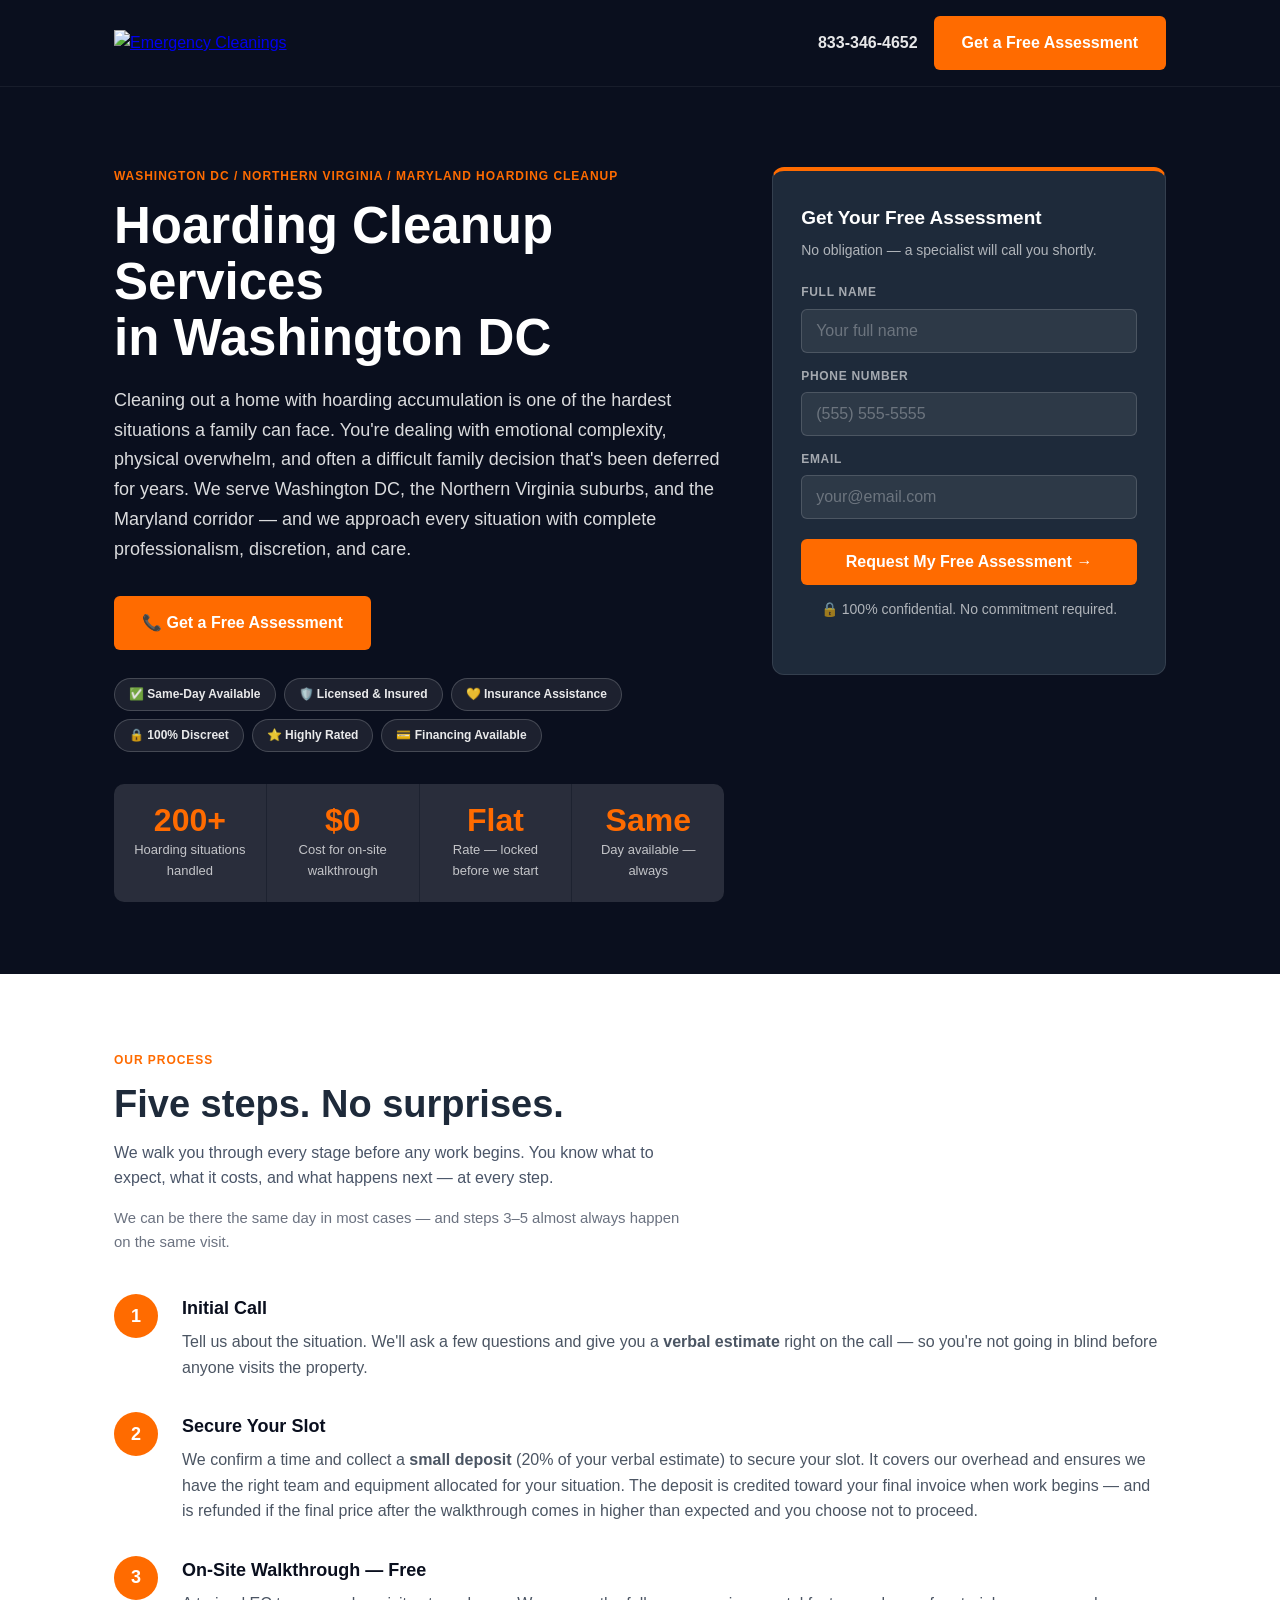
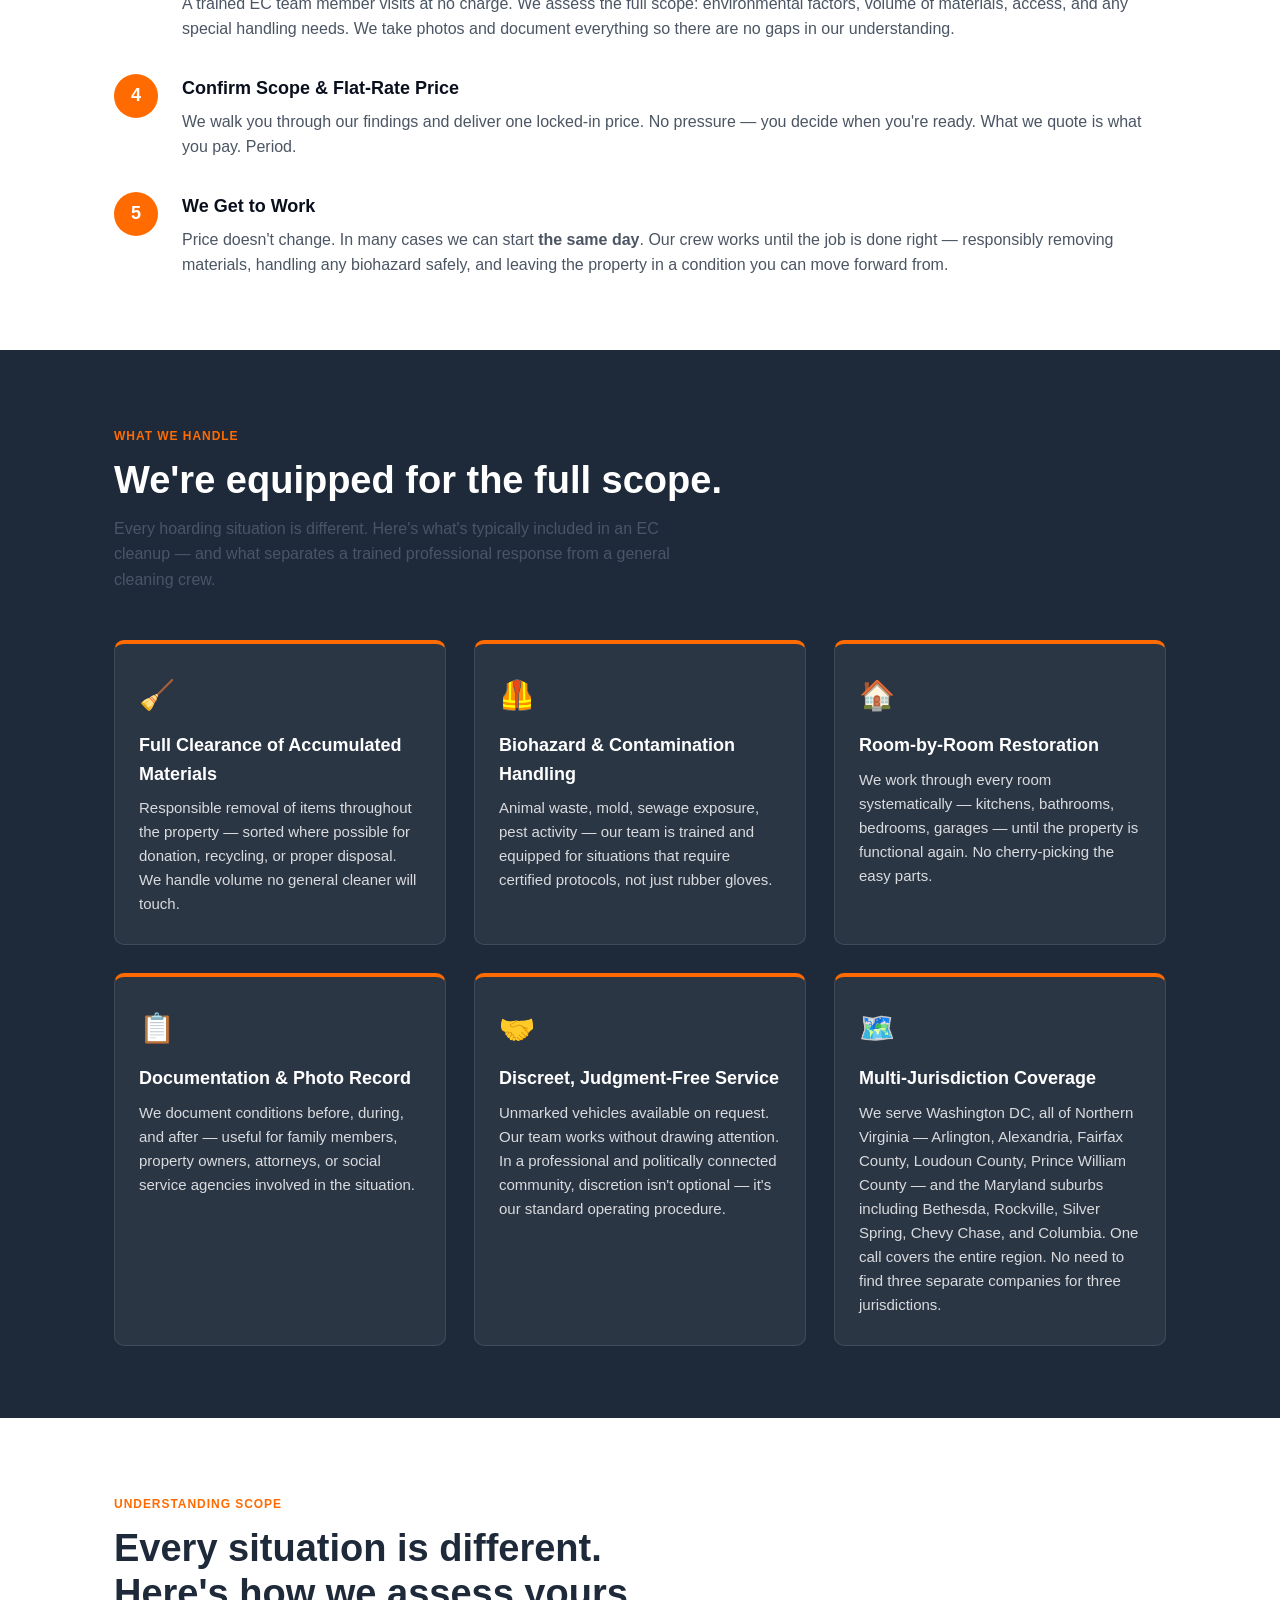
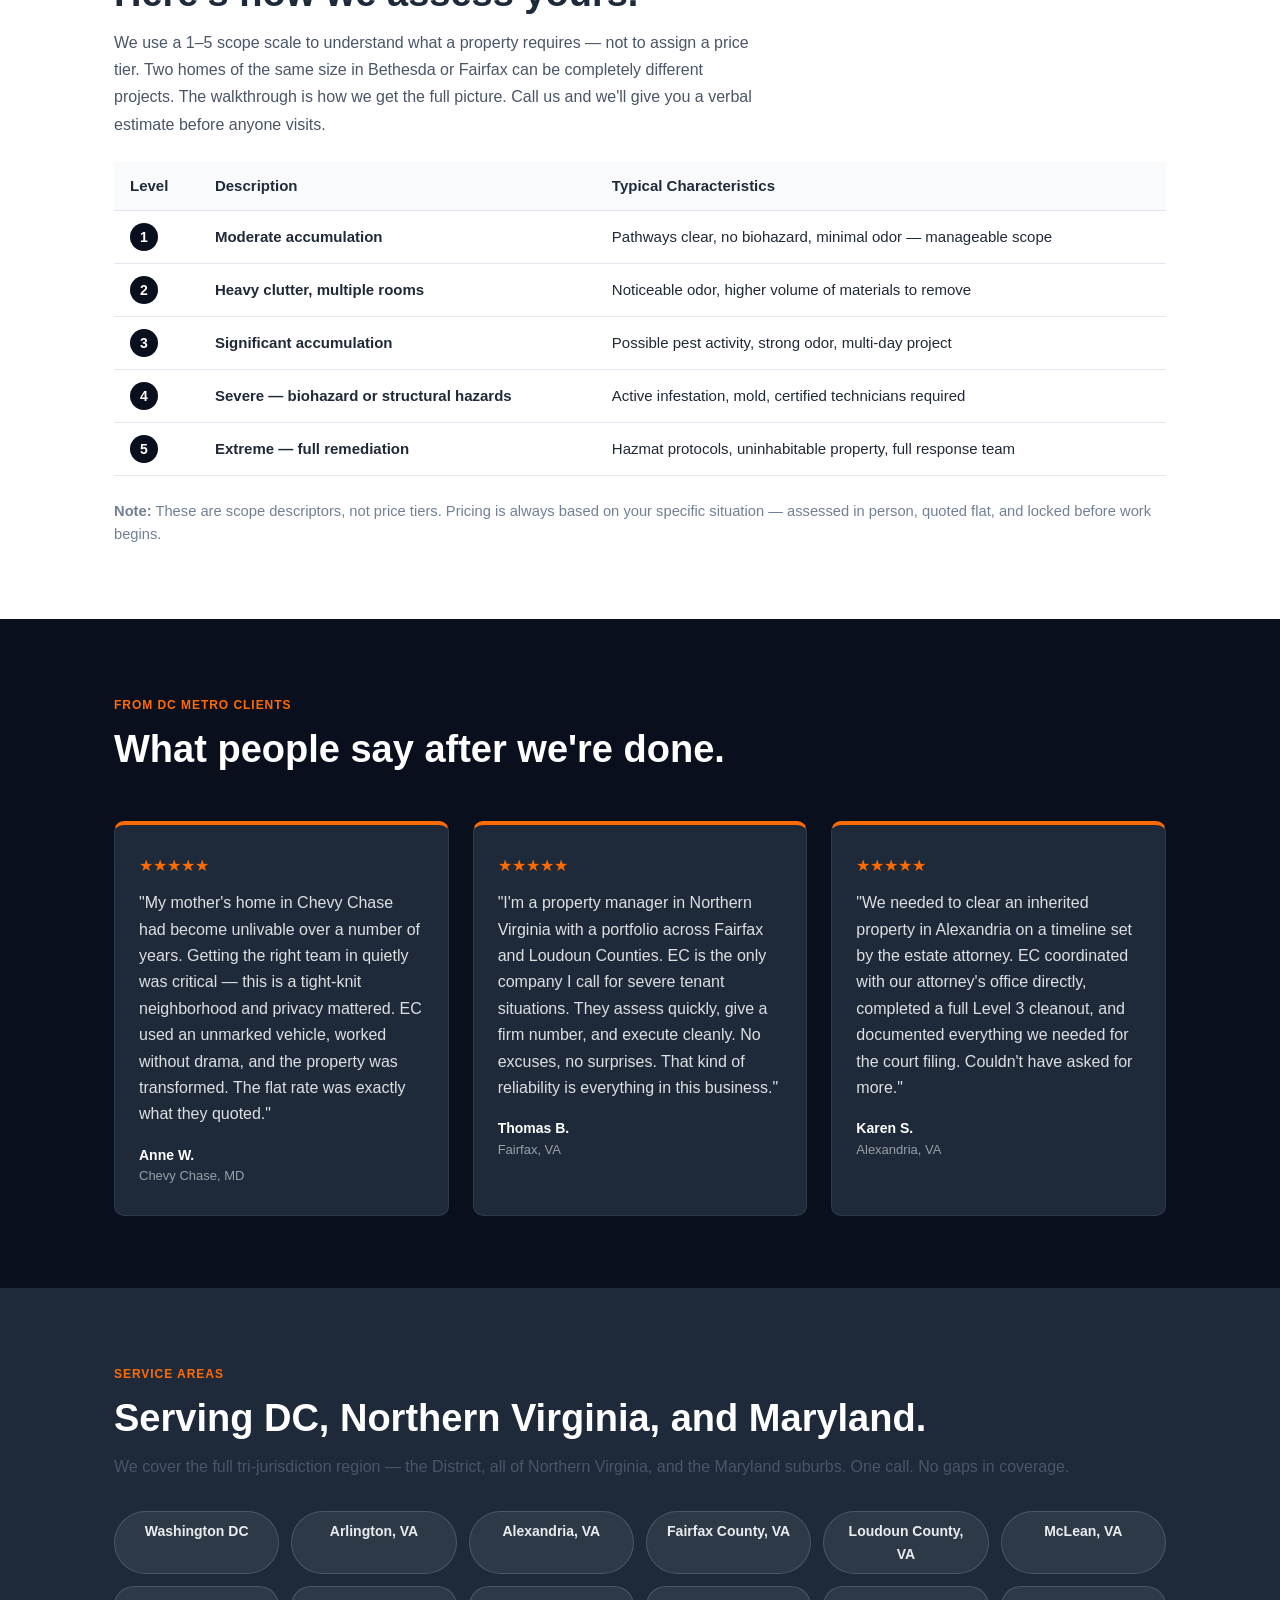
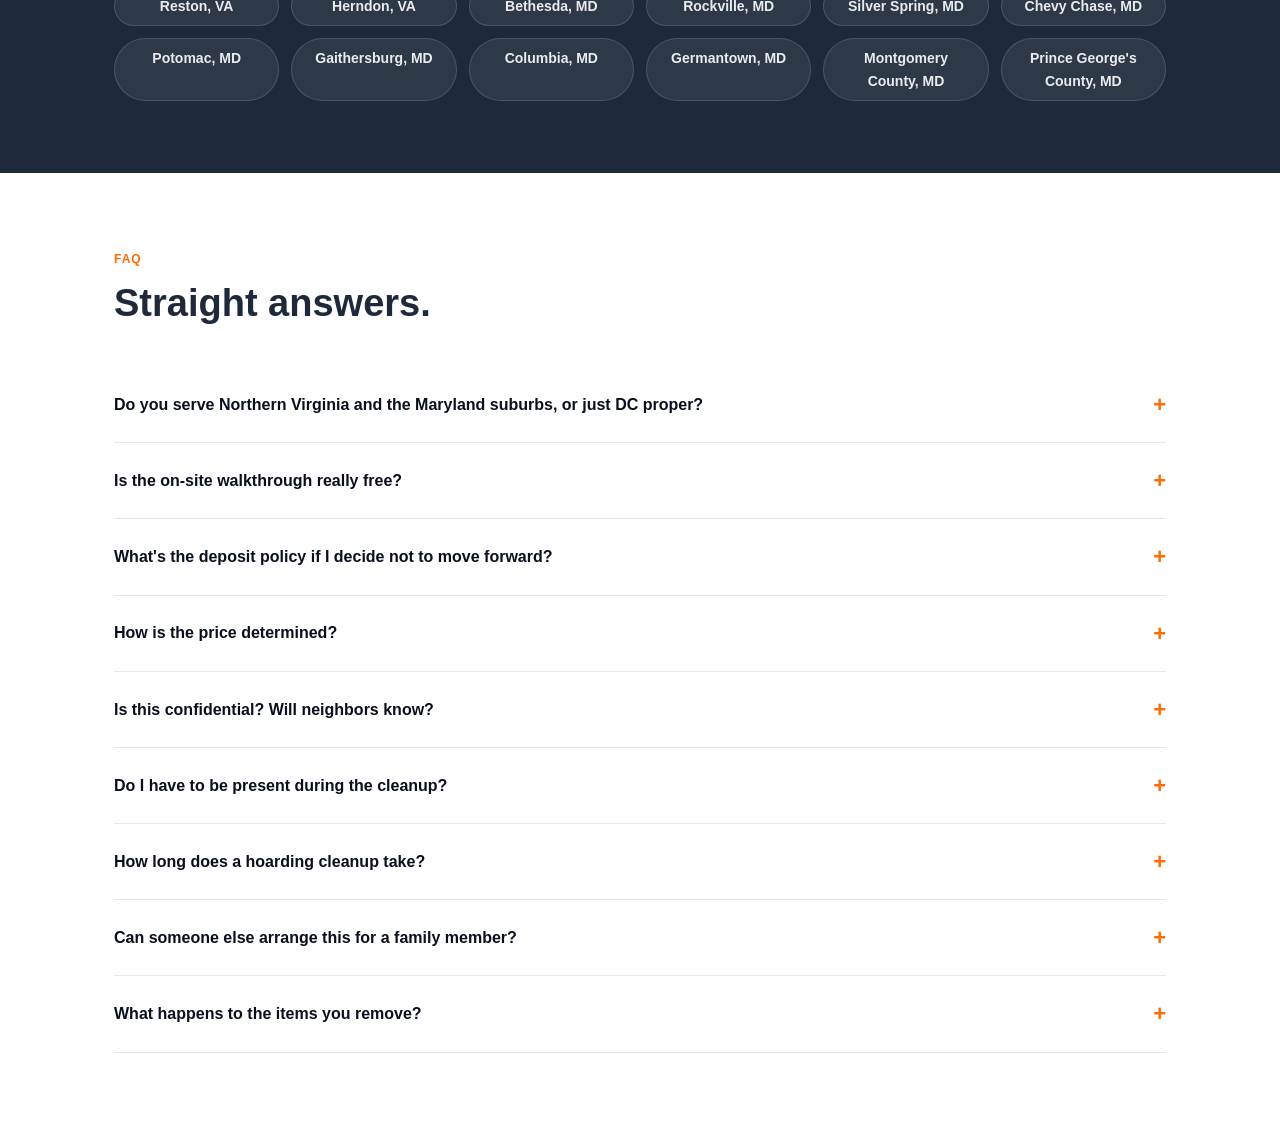
==== commit b35dec96: "Fix form submission: POST to CF7 endpoint instead of tel: redirect - Remove onsubmit tel: redirect f" ====
--- a/dc-hoarding-cleanup/index.html
+++ b/dc-hoarding-cleanup/index.html
@@ -104,7 +104,7 @@
         <div class="form-card">
           <h3>Get Your Free Assessment</h3>
           <p>No obligation — a specialist will call you shortly.</p>
-          <form onsubmit="window.location.href='tel:8333464652'; return false;">
+          <form id="lp-contact-form">
             <div class="form-field">
               <label for="name-dc">Full Name</label>
               <input type="text" id="name-dc" name="name" placeholder="Your full name" required />
@@ -456,4 +456,73 @@
         <p>We sort where possible — items that can be donated go to donation, recyclables are handled responsibly. What can't be reused is disposed of through proper channels. We document the process and handle everything with respect for the property and the people involved.</p>
       </details>
     </div>
-  </+  </div>
+</section>
+
+<script src="https://www.google.com/recaptcha/api.js?render=6LcB9vwqAAAAAHLdGRiDUuq4KfypP064PClkyHvF" async defer></script>
+<script>
+(function() {
+  var RC_KEY = '6LcB9vwqAAAAAHLdGRiDUuq4KfypP064PClkyHvF';
+  var CF7 = 'https://emergencycleanings.com/wp-json/contact-form-7/v1/contact-forms/4032/feedback';
+  var SOURCE = 'DC LP - Hoarding Cleanup';
+
+  document.getElementById('lp-contact-form').addEventListener('submit', async function(e) {
+    e.preventDefault();
+    var form = e.target;
+    var btn  = form.querySelector('button[type=submit]');
+    var nameEl  = form.querySelector('input[type=text]');
+    var phoneEl = form.querySelector('input[type=tel]');
+    var emailEl = form.querySelector('input[type=email]');
+
+    btn.disabled = true;
+    var origText = btn.textContent;
+    btn.textContent = 'Sending…';
+
+    try {
+      var token = await grecaptcha.execute(RC_KEY, {action: 'contactform'});
+
+      var fd = new FormData();
+      fd.append('_wpcf7', '4032');
+      fd.append('_wpcf7_version', '6.1.6');
+      fd.append('_wpcf7_locale', 'en_US');
+      fd.append('_wpcf7_unit_tag', 'wpcf7-f4032-p4019-o1');
+      fd.append('_wpcf7_container_post', '4019');
+      fd.append('_wpcf7_posted_data_hash', '');
+      fd.append('_wpcf7_recaptcha_response', token);
+      fd.append('your-subject', SOURCE);
+      fd.append('your-name',  nameEl  ? nameEl.value  : '');
+      fd.append('your-phone', phoneEl ? phoneEl.value : '');
+      fd.append('your-email', emailEl ? emailEl.value : '');
+
+      var res  = await fetch(CF7, {method: 'POST', body: fd});
+      var json = await res.json();
+
+      if (json.status === 'mail_sent') {
+        var card = form.closest('.form-card');
+        if (card) {
+          card.innerHTML = '<div style="text-align:center;padding:40px 16px">'
+            + '<div style="font-size:52px;margin-bottom:12px">✅</div>'
+            + '<h3 style="color:#fff;margin-bottom:8px">We got it!</h3>'
+            + '<p style="color:rgba(255,255,255,0.8)">A specialist will call you shortly at ' + (phoneEl ? phoneEl.value : 'the number you provided') + '.</p>'
+            + '</div>';
+        }
+      } else {
+        throw new Error(json.message || 'Submission failed');
+      }
+    } catch(err) {
+      btn.disabled = false;
+      btn.textContent = origText;
+      var errP = form.querySelector('.form-error');
+      if (!errP) {
+        errP = document.createElement('p');
+        errP.className = 'form-error';
+        errP.style.cssText = 'color:#ff6b6b;margin-top:12px;font-size:14px;text-align:center';
+        form.appendChild(errP);
+      }
+      errP.textContent = 'Something went wrong. Please call us: 833-346-4652';
+    }
+  });
+})();
+</script>
+</body>
+</html>
--- a/shared/styles.css
+++ b/shared/styles.css
@@ -29,10 +29,10 @@
 }
 
 /* ---- Typography ---- */
-h1 { font-size: clamp(2rem, 5vw, 3.2rem); font-weight: 900; line-height: 1.1; }
-h2 { font-size: clamp(1.6rem, 3.5vw, 2.4rem); font-weight: 800; color: var(--slate); line-height: 1.2; }
-h3 { font-size: 1.15rem; font-weight: 700; color: var(--navy-dark); }
-p  { font-size: 1rem; font-weight: 400; }
+h1 { font-size: clamp(32px, 5vw, 51px); font-weight: 900; line-height: 1.1; }
+h2 { font-size: clamp(26px, 3.5vw, 38px); font-weight: 800; color: var(--slate); line-height: 1.2; }
+h3 { font-size: 18px; font-weight: 700; color: var(--navy-dark); }
+p  { font-size: 16px; font-weight: 400; }
 
 /* ---- Utility ---- */
 .container { max-width: 1100px; margin: 0 auto; padding: 0 24px; }
@@ -57,7 +57,7 @@
 /* Eyebrow — orange on dark, slate-blue on white */
 .eyebrow {
   display: inline-block;
-  font-size: 0.78rem;
+  font-size: 12px;
   font-weight: 700;
   letter-spacing: 0.08em;
   text-transform: uppercase;
@@ -72,7 +72,7 @@
   gap: 8px;
   padding: 14px 28px;
   border-radius: 6px;
-  font-size: 1rem;
+  font-size: 16px;
   font-weight: 700;
   text-decoration: none;
   transition: background 0.15s ease, transform 0.15s ease;
@@ -125,7 +125,7 @@
   color: rgba(255,255,255,0.9);
   text-decoration: none;
   font-weight: 600;
-  font-size: 1rem;
+  font-size: 16px;
 }
 .nav__phone:hover { color: var(--orange); }
 
@@ -138,7 +138,7 @@
 .hero__label { color: var(--orange); }
 .hero h1 { color: var(--white); margin-bottom: 20px; }
 .hero__sub {
-  font-size: 1.15rem;
+  font-size: 18px;
   color: rgba(255,255,255,0.85);
   max-width: 600px;
   margin-bottom: 36px;
@@ -162,14 +162,14 @@
 }
 .stat__num {
   display: block;
-  font-size: 2rem;
+  font-size: 32px;
   font-weight: 900;
   color: var(--orange);
   line-height: 1;
 }
 .stat__label {
   display: block;
-  font-size: 0.8rem;
+  font-size: 13px;
   color: rgba(255,255,255,0.72);
   margin-top: 4px;
 }
@@ -185,13 +185,13 @@
   background: var(--orange);
   color: var(--white);
   font-weight: 900;
-  font-size: 1.1rem;
+  font-size: 18px;
   display: flex;
   align-items: center;
   justify-content: center;
 }
 .step__body h3 { margin-bottom: 6px; color: var(--navy-dark); }
-.step__body p  { color: #4b5563; font-size: 0.97rem; }
+.step__body p  { color: #4b5563; font-size: 16px; }
 
 /* ---- Feature grid (on Muted Slate section) ---- */
 .features {
@@ -208,12 +208,12 @@
   padding: 28px 24px;
 }
 .feature__icon {
-  font-size: 1.8rem;
+  font-size: 29px;
   margin-bottom: 12px;
   display: block;
 }
 .feature h3 { margin-bottom: 8px; color: var(--white); }
-.feature p  { color: rgba(255,255,255,0.82); font-size: 0.95rem; }
+.feature p  { color: rgba(255,255,255,0.82); font-size: 15px; }
 
 /* ---- Scope scale (on white section) ---- */
 .scope-table { width: 100%; border-collapse: collapse; margin-top: 24px; }
@@ -221,7 +221,7 @@
   padding: 12px 16px;
   text-align: left;
   border-bottom: 1px solid var(--border);
-  font-size: 0.95rem;
+  font-size: 15px;
 }
 .scope-table th { font-weight: 700; color: var(--slate); background: var(--light-bg); }
 .scope-badge {
@@ -234,7 +234,7 @@
   font-weight: 700;
   text-align: center;
   line-height: 28px;
-  font-size: 0.85rem;
+  font-size: 14px;
 }
 
 /* ---- Cities (on Muted Slate section) ---- */
@@ -249,7 +249,7 @@
   border: 1px solid rgba(255,255,255,0.15);
   border-radius: 999px;
   padding: 8px 16px;
-  font-size: 0.9rem;
+  font-size: 14px;
   font-weight: 600;
   color: rgba(255,255,255,0.9);
   text-align: center;
@@ -269,10 +269,10 @@
   border-radius: 10px;
   padding: 28px 24px;
 }
-.testimonial__stars { color: var(--orange); font-size: 1rem; margin-bottom: 12px; }
-.testimonial__text  { color: rgba(255,255,255,0.85); font-size: 0.97rem; line-height: 1.65; margin-bottom: 16px; }
-.testimonial__name  { font-weight: 700; color: var(--white); font-size: 0.9rem; }
-.testimonial__loc   { color: rgba(255,255,255,0.55); font-size: 0.82rem; }
+.testimonial__stars { color: var(--orange); font-size: 16px; margin-bottom: 12px; }
+.testimonial__text  { color: rgba(255,255,255,0.85); font-size: 16px; line-height: 1.65; margin-bottom: 16px; }
+.testimonial__name  { font-weight: 700; color: var(--white); font-size: 14px; }
+.testimonial__loc   { color: rgba(255,255,255,0.55); font-size: 13px; }
 
 /* ---- FAQ (on white section) ---- */
 .faq { display: flex; flex-direction: column; gap: 0; margin-top: 40px; }
@@ -291,12 +291,12 @@
 .faq-item summary::-webkit-details-marker { display: none; }
 .faq-item summary::after {
   content: '+';
-  font-size: 1.4rem;
+  font-size: 22px;
   color: var(--orange);
   flex-shrink: 0;
 }
 .faq-item[open] summary::after { content: '−'; }
-.faq-item p { padding-bottom: 20px; color: #4b5563; font-size: 0.97rem; line-height: 1.7; }
+.faq-item p { padding-bottom: 20px; color: #4b5563; font-size: 16px; line-height: 1.7; }
 
 /* ---- CTA section ---- */
 .cta-section {
@@ -320,7 +320,7 @@
   background: var(--footer-bg);
   color: rgba(255,255,255,0.5);
   padding: 32px 0;
-  font-size: 0.85rem;
+  font-size: 14px;
   text-align: center;
 }
 .footer a { color: rgba(255,255,255,0.5); text-decoration: none; }
@@ -367,7 +367,7 @@
   border: 1px solid rgba(255,255,255,0.18);
   border-radius: 999px;
   padding: 6px 14px;
-  font-size: 0.78rem;
+  font-size: 12px;
   font-weight: 600;
   color: rgba(255,255,255,0.9);
   white-space: nowrap;
@@ -391,13 +391,13 @@
 
 .form-card h3 {
   color: var(--white);
-  font-size: 1.2rem;
+  font-size: 19px;
   margin-bottom: 6px;
 }
 
 .form-card > p {
   color: rgba(255,255,255,0.65);
-  font-size: 0.9rem;
+  font-size: 14px;
   margin-bottom: 22px;
 }
 
@@ -407,7 +407,7 @@
 
 .form-field label {
   display: block;
-  font-size: 0.75rem;
+  font-size: 12px;
   font-weight: 700;
   color: rgba(255,255,255,0.6);
   margin-bottom: 6px;
@@ -424,8 +424,8 @@
   border: 1px solid rgba(255,255,255,0.15);
   border-radius: 6px;
   color: var(--white);
-  font-size: 0.97rem;
-  font-family: inherit;
+  font-size: 16px;
+  font-family: 'Inter', sans-serif;
   outline: none;
   transition: border-color 0.15s;
 }
@@ -437,7 +437,7 @@
 
 .form-card__note {
   text-align: center;
-  font-size: 0.76rem;
+  font-size: 12px;
   color: rgba(255,255,255,0.45);
   margin-top: 14px;
   line-height: 1.5;
@@ -457,5 +457,5 @@
 
 @media (max-width: 640px) {
   .badge-pills { gap: 6px; }
-  .badge { font-size: 0.72rem; padding: 5px 10px; }
-}
+  .badge { font-size: 12px; padding: 5px 10px; }
+}
